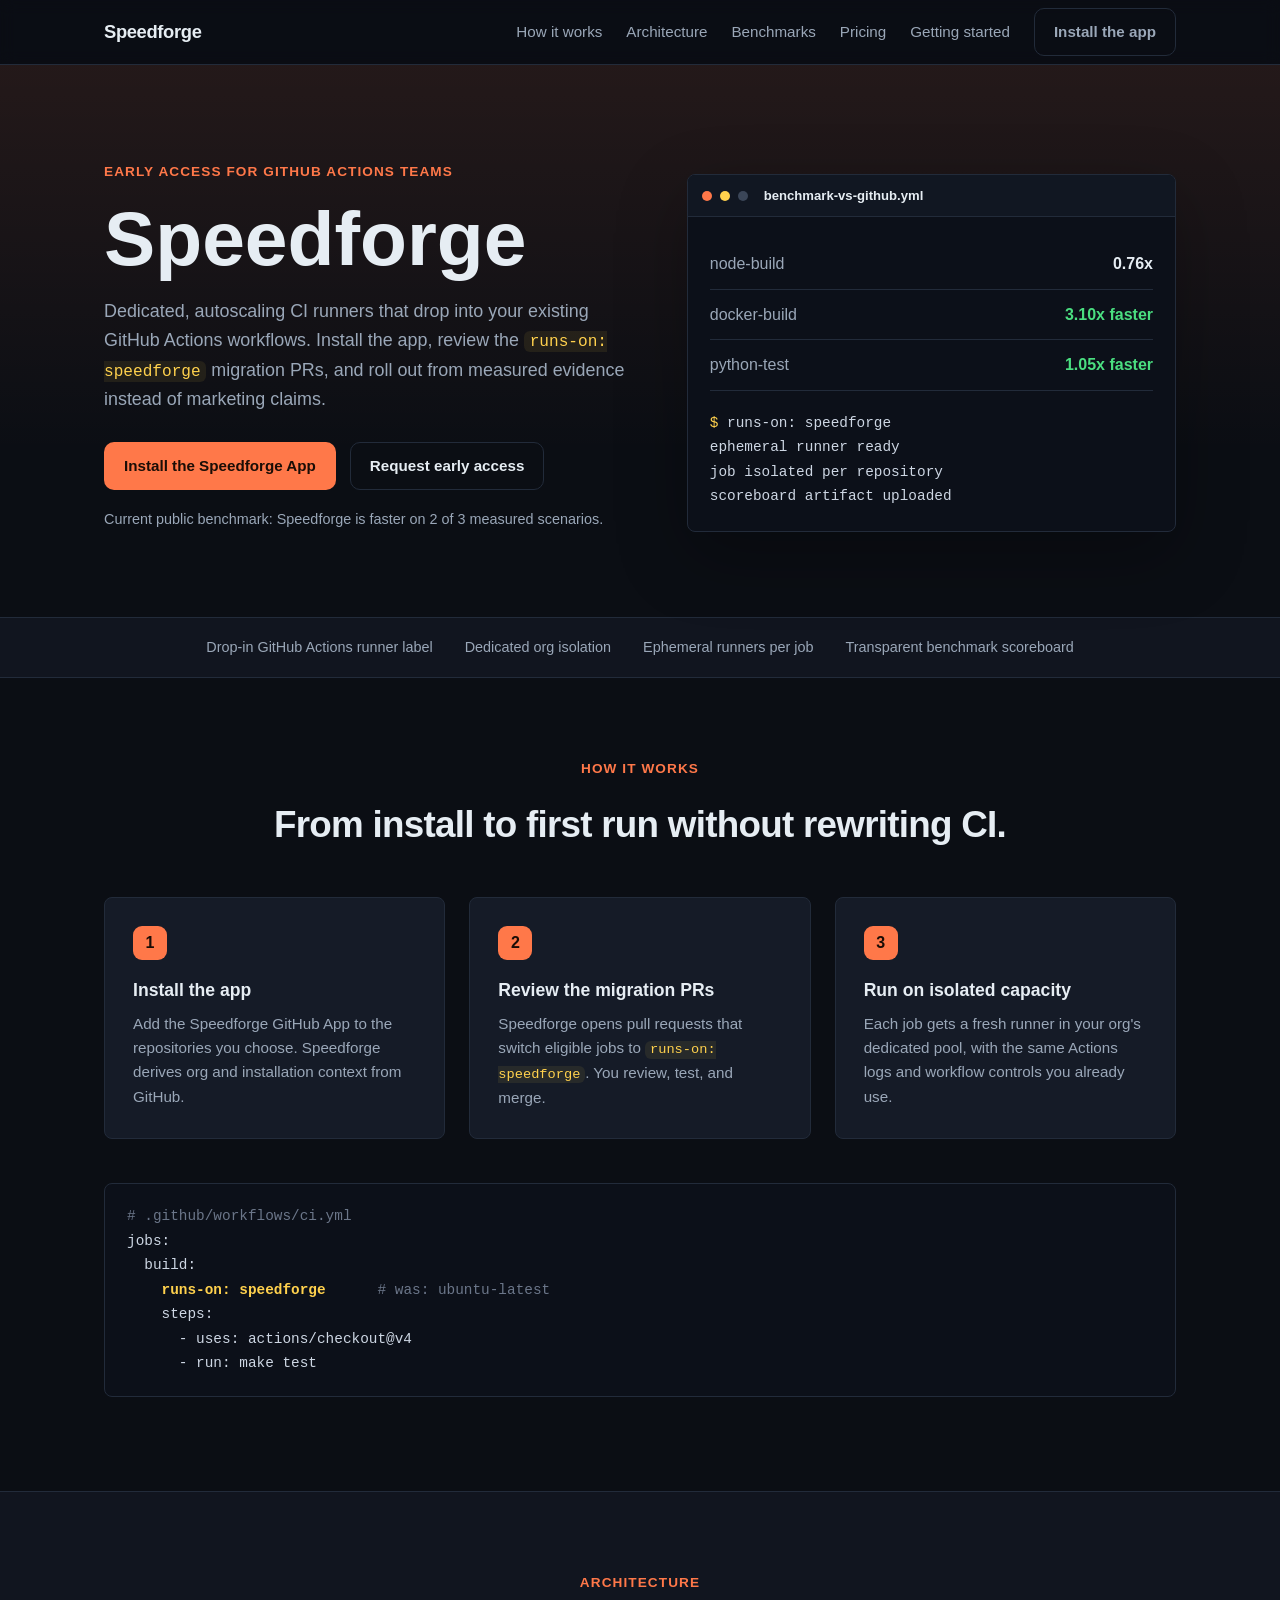
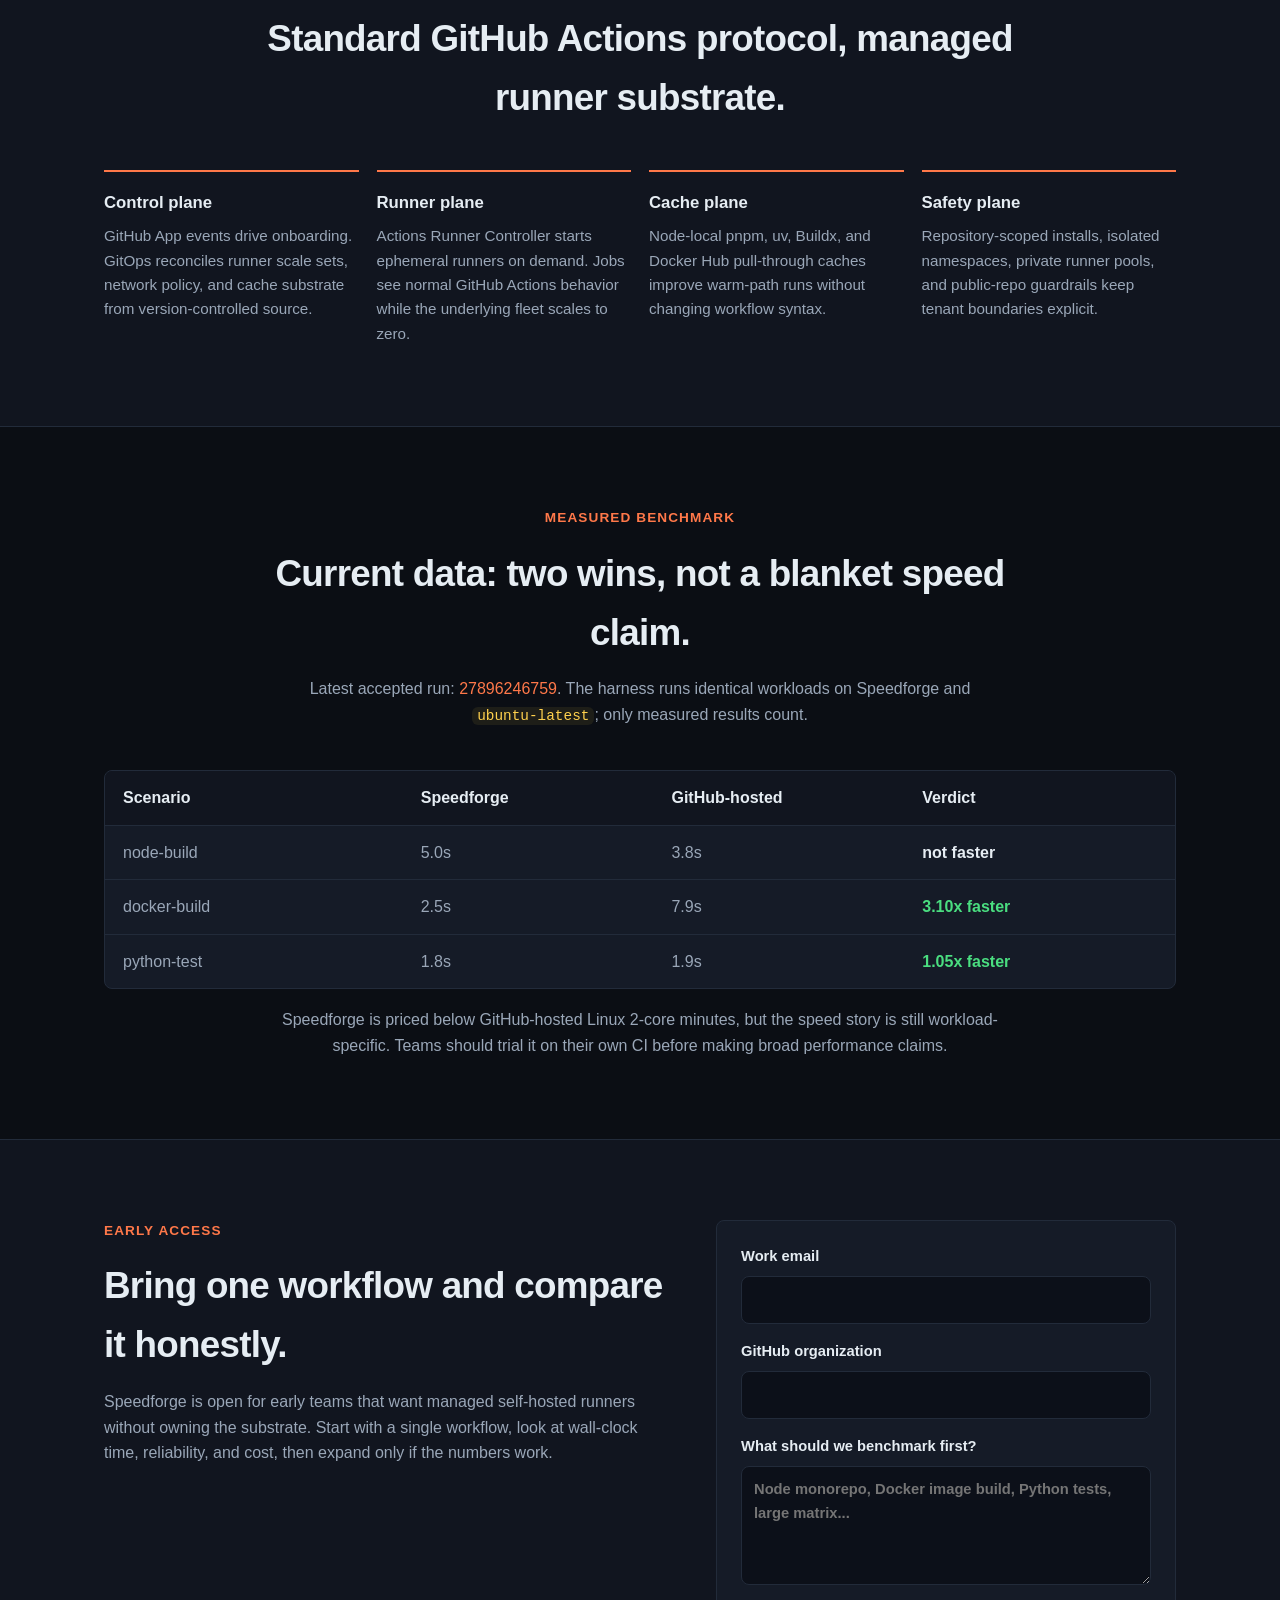
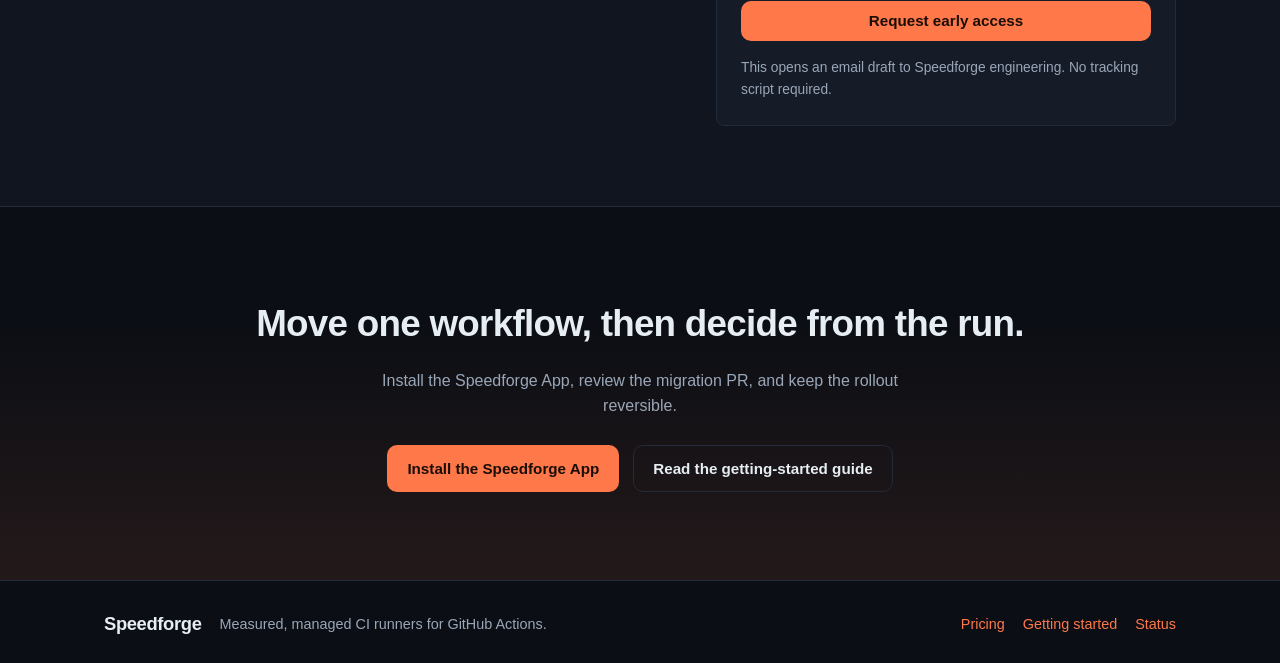
==== index.html @ 2e3391a7 "docs: update landing benchmark to corrected run" ====
<!DOCTYPE html>
<html lang="en">
<head>
  <meta charset="utf-8" />
  <meta name="viewport" content="width=device-width, initial-scale=1" />
  <title>Speedforge - measured, drop-in CI runners for GitHub Actions</title>
  <meta name="description" content="Speedforge runs GitHub Actions on dedicated, autoscaling, isolated runners. Install the app, review the runs-on migration PRs, and compare measured performance before rollout." />
  <meta property="og:title" content="Speedforge - measured, drop-in CI runners for GitHub Actions" />
  <meta property="og:description" content="Dedicated, autoscaling CI runners for GitHub Actions with transparent benchmark results and early-access onboarding." />
  <meta property="og:type" content="website" />
  <meta property="og:url" content="https://speedforge.dev" />
  <link rel="stylesheet" href="./style.css" />
</head>
<body>
  <header class="nav">
    <div class="wrap nav-inner">
      <a class="brand" href="/">Speedforge</a>
      <nav class="nav-links">
        <a href="#how">How it works</a>
        <a href="#architecture">Architecture</a>
        <a href="#benchmarks">Benchmarks</a>
        <a href="/pricing.html">Pricing</a>
        <a href="/getting-started.html">Getting started</a>
        <a class="btn btn-ghost" href="https://github.com/apps/speedforge/installations/new">Install the app</a>
      </nav>
    </div>
  </header>

  <main>
    <section class="hero hero-split">
      <div class="wrap hero-grid">
        <div class="hero-copy">
          <p class="eyebrow">Early access for GitHub Actions teams</p>
          <h1>Speedforge</h1>
          <p class="lede">
            Dedicated, autoscaling CI runners that drop into your existing
            GitHub Actions workflows. Install the app, review the
            <code>runs-on: speedforge</code> migration PRs, and roll out from
            measured evidence instead of marketing claims.
          </p>
          <div class="cta-row cta-left">
            <a class="btn btn-primary" href="https://github.com/apps/speedforge/installations/new">Install the Speedforge App</a>
            <a class="btn btn-ghost" href="#waitlist">Request early access</a>
          </div>
          <p class="subnote">Current public benchmark: Speedforge is faster on 2 of 3 measured scenarios.</p>
        </div>

        <div class="terminal-shot" aria-label="Speedforge benchmark summary">
          <div class="terminal-bar">
            <span></span><span></span><span></span>
            <strong>benchmark-vs-github.yml</strong>
          </div>
          <div class="terminal-body">
            <div class="metric-row">
              <span>node-build</span>
              <strong>0.76x</strong>
            </div>
            <div class="metric-row">
              <span>docker-build</span>
              <strong class="good">3.10x faster</strong>
            </div>
            <div class="metric-row">
              <span>python-test</span>
              <strong class="good">1.05x faster</strong>
            </div>
            <pre><span class="prompt">$</span> runs-on: speedforge
ephemeral runner ready
job isolated per repository
scoreboard artifact uploaded</pre>
          </div>
        </div>
      </div>
    </section>

    <section class="strip">
      <div class="wrap strip-inner">
        <span>Drop-in GitHub Actions runner label</span>
        <span>Dedicated org isolation</span>
        <span>Ephemeral runners per job</span>
        <span>Transparent benchmark scoreboard</span>
      </div>
    </section>

    <section id="how" class="section">
      <div class="wrap">
        <div class="section-heading">
          <p class="eyebrow">How it works</p>
          <h2>From install to first run without rewriting CI.</h2>
        </div>
        <div class="steps">
          <div class="step">
            <div class="num">1</div>
            <h3>Install the app</h3>
            <p>Add the Speedforge GitHub App to the repositories you choose. Speedforge derives org and installation context from GitHub.</p>
          </div>
          <div class="step">
            <div class="num">2</div>
            <h3>Review the migration PRs</h3>
            <p>Speedforge opens pull requests that switch eligible jobs to <code>runs-on: speedforge</code>. You review, test, and merge.</p>
          </div>
          <div class="step">
            <div class="num">3</div>
            <h3>Run on isolated capacity</h3>
            <p>Each job gets a fresh runner in your org's dedicated pool, with the same Actions logs and workflow controls you already use.</p>
          </div>
        </div>
        <pre class="code"><span class="c"># .github/workflows/ci.yml</span>
jobs:
  build:
    <span class="hl">runs-on: speedforge</span>      <span class="c"># was: ubuntu-latest</span>
    steps:
      - uses: actions/checkout@v4
      - run: make test</pre>
      </div>
    </section>

    <section id="architecture" class="section section-alt">
      <div class="wrap">
        <div class="section-heading">
          <p class="eyebrow">Architecture</p>
          <h2>Standard GitHub Actions protocol, managed runner substrate.</h2>
        </div>
        <div class="architecture">
          <div>
            <h3>Control plane</h3>
            <p>GitHub App events drive onboarding. GitOps reconciles runner scale sets, network policy, and cache substrate from version-controlled source.</p>
          </div>
          <div>
            <h3>Runner plane</h3>
            <p>Actions Runner Controller starts ephemeral runners on demand. Jobs see normal GitHub Actions behavior while the underlying fleet scales to zero.</p>
          </div>
          <div>
            <h3>Cache plane</h3>
            <p>Node-local pnpm, uv, Buildx, and Docker Hub pull-through caches improve warm-path runs without changing workflow syntax.</p>
          </div>
          <div>
            <h3>Safety plane</h3>
            <p>Repository-scoped installs, isolated namespaces, private runner pools, and public-repo guardrails keep tenant boundaries explicit.</p>
          </div>
        </div>
      </div>
    </section>

    <section id="benchmarks" class="section">
      <div class="wrap">
        <div class="section-heading">
          <p class="eyebrow">Measured benchmark</p>
          <h2>Current data: two wins, not a blanket speed claim.</h2>
          <p class="heading-copy">
            Latest accepted run:
            <a href="https://github.com/speedforge/infra/actions/runs/27896246759">27896246759</a>.
            The harness runs identical workloads on Speedforge and
            <code>ubuntu-latest</code>; only measured results count.
          </p>
        </div>
        <div class="benchmark-table" role="table" aria-label="Speedforge benchmark results">
          <div class="benchmark-row benchmark-head" role="row">
            <span>Scenario</span><span>Speedforge</span><span>GitHub-hosted</span><span>Verdict</span>
          </div>
          <div class="benchmark-row" role="row">
            <span>node-build</span><span>5.0s</span><span>3.8s</span><strong>not faster</strong>
          </div>
          <div class="benchmark-row" role="row">
            <span>docker-build</span><span>2.5s</span><span>7.9s</span><strong class="good">3.10x faster</strong>
          </div>
          <div class="benchmark-row" role="row">
            <span>python-test</span><span>1.8s</span><span>1.9s</span><strong class="good">1.05x faster</strong>
          </div>
        </div>
        <p class="bench-note">
          Speedforge is priced below GitHub-hosted Linux 2-core minutes, but the
          speed story is still workload-specific. Teams should trial it on their
          own CI before making broad performance claims.
        </p>
      </div>
    </section>

    <section id="waitlist" class="section section-alt">
      <div class="wrap waitlist-grid">
        <div>
          <p class="eyebrow">Early access</p>
          <h2>Bring one workflow and compare it honestly.</h2>
          <p class="heading-copy">
            Speedforge is open for early teams that want managed self-hosted
            runners without owning the substrate. Start with a single workflow,
            look at wall-clock time, reliability, and cost, then expand only if
            the numbers work.
          </p>
        </div>
        <form class="waitlist-form" action="mailto:engineering@speedforge.dev" method="post" enctype="text/plain">
          <label>
            Work email
            <input name="email" type="email" autocomplete="email" required />
          </label>
          <label>
            GitHub organization
            <input name="github_org" type="text" autocomplete="organization" required />
          </label>
          <label>
            What should we benchmark first?
            <textarea name="workflow" rows="4" placeholder="Node monorepo, Docker image build, Python tests, large matrix..."></textarea>
          </label>
          <button class="btn btn-primary" type="submit">Request early access</button>
          <p class="form-note">This opens an email draft to Speedforge engineering. No tracking script required.</p>
        </form>
      </div>
    </section>

    <section class="cta">
      <div class="wrap cta-inner">
        <h2>Move one workflow, then decide from the run.</h2>
        <p>Install the Speedforge App, review the migration PR, and keep the rollout reversible.</p>
        <div class="cta-row">
          <a class="btn btn-primary" href="https://github.com/apps/speedforge/installations/new">Install the Speedforge App</a>
          <a class="btn btn-ghost" href="/getting-started.html">Read the getting-started guide</a>
        </div>
      </div>
    </section>
  </main>

  <footer class="footer">
    <div class="wrap footer-inner">
      <span class="brand">Speedforge</span>
      <span class="muted">Measured, managed CI runners for GitHub Actions.</span>
      <a href="/pricing.html">Pricing</a>
      <a href="/getting-started.html">Getting started</a>
      <a href="/status.html">Status</a>
    </div>
  </footer>
</body>
</html>
---- style.css ----
:root{
  --bg:#0b0e14; --bg-alt:#11151f; --panel:#151b27; --border:#222b3a;
  --fg:#e6edf3; --muted:#9aa7b8; --accent:#ff7849; --accent-2:#ffd14d;
  --radius:8px; --maxw:1120px;
}
*{box-sizing:border-box}
html{scroll-behavior:smooth}
body{
  margin:0; background:var(--bg); color:var(--fg);
  font:16px/1.6 -apple-system,BlinkMacSystemFont,"Segoe UI",Roboto,Helvetica,Arial,sans-serif;
  -webkit-font-smoothing:antialiased;
}
.wrap{max-width:var(--maxw); margin:0 auto; padding:0 24px}
a{color:inherit; text-decoration:none}
code{font-family:ui-monospace,SFMono-Regular,Menlo,Consolas,monospace; font-size:.9em; color:var(--accent-2); background:rgba(255,209,77,.08); padding:.1em .35em; border-radius:6px}

/* nav */
.nav{position:sticky; top:0; z-index:10; background:rgba(11,14,20,.85); backdrop-filter:blur(8px); border-bottom:1px solid var(--border)}
.nav-inner{display:flex; align-items:center; justify-content:space-between; height:64px}
.brand{font-weight:700; letter-spacing:-.02em; font-size:1.15rem}
.nav-links{display:flex; align-items:center; gap:24px}
.nav-links a{color:var(--muted); font-size:.95rem}
.nav-links a:hover{color:var(--fg)}

/* buttons */
.btn{display:inline-block; padding:.7em 1.25em; border-radius:10px; font-weight:600; font-size:.95rem; transition:.15s; border:1px solid transparent}
.btn-primary{background:var(--accent); color:#1a0d06}
.btn-primary:hover{background:#ff8d63}
.btn-ghost{border-color:var(--border); color:var(--fg)}
.btn-ghost:hover{border-color:#3a475c; background:var(--panel)}

/* hero */
.hero{padding:96px 0 72px; text-align:center; background:linear-gradient(180deg, rgba(255,120,73,.10), rgba(11,14,20,0) 70%)}
.hero-split{text-align:left}
.hero-grid{display:grid; grid-template-columns:minmax(0,1.05fr) minmax(360px,.95fr); gap:42px; align-items:center}
.hero-copy{max-width:680px}
.eyebrow{color:var(--accent); font-weight:600; font-size:.85rem; letter-spacing:.08em; text-transform:uppercase; margin:0 0 16px}
.hero h1{font-size:clamp(2.5rem,6vw,4.8rem); line-height:1.02; letter-spacing:0; margin:0 0 20px}
.lede{max-width:680px; margin:0 auto 28px; color:var(--muted); font-size:1.12rem}
.hero-split .lede{margin-left:0; margin-right:0}
.cta-row{display:flex; gap:14px; justify-content:center; flex-wrap:wrap}
.cta-left{justify-content:flex-start}
.subnote{margin-top:18px; color:var(--muted); font-size:.9rem}
.terminal-shot{background:#0c1019; border:1px solid var(--border); border-radius:var(--radius); overflow:hidden; box-shadow:0 24px 70px rgba(0,0,0,.28)}
.terminal-bar{height:42px; display:flex; align-items:center; gap:8px; padding:0 14px; border-bottom:1px solid var(--border); background:#111722; color:var(--muted); font-size:.82rem}
.terminal-bar span{width:10px; height:10px; border-radius:50%; background:#3b4658}
.terminal-bar span:first-child{background:var(--accent)}
.terminal-bar span:nth-child(2){background:var(--accent-2)}
.terminal-bar strong{margin-left:8px; font-weight:600; color:var(--fg)}
.terminal-body{padding:22px}
.metric-row{display:grid; grid-template-columns:1fr auto; gap:16px; padding:12px 0; border-bottom:1px solid var(--border); color:var(--muted)}
.metric-row strong{color:var(--fg)}
.metric-row .good,.good{color:#4ade80}
.terminal-body pre{margin:20px 0 0; color:#cdd6e3; font-family:ui-monospace,SFMono-Regular,Menlo,Consolas,monospace; font-size:.9rem; line-height:1.7; white-space:pre-wrap}
.prompt{color:var(--accent-2)}

/* strip */
.strip{border-top:1px solid var(--border); border-bottom:1px solid var(--border); background:var(--bg-alt)}
.strip-inner{display:flex; gap:32px; flex-wrap:wrap; justify-content:center; padding:18px 24px; color:var(--muted); font-size:.9rem}
.strip-inner span{position:relative}

/* sections */
.section{padding:80px 0}
.section-alt{background:var(--bg-alt); border-top:1px solid var(--border); border-bottom:1px solid var(--border)}
h2{font-size:clamp(1.6rem,3.5vw,2.3rem); letter-spacing:-.02em; text-align:center; margin:0 0 48px}
.section-heading{max-width:760px; margin:0 auto 42px; text-align:center}
.section-heading h2{margin-bottom:14px}
.heading-copy{color:var(--muted); margin:0 auto; max-width:720px}
.heading-copy a{color:var(--accent)}

/* steps */
.steps{display:grid; grid-template-columns:repeat(3,1fr); gap:24px; margin-bottom:44px}
.step{background:var(--panel); border:1px solid var(--border); border-radius:var(--radius); padding:28px}
.step .num{width:34px; height:34px; border-radius:9px; background:var(--accent); color:#1a0d06; font-weight:700; display:flex; align-items:center; justify-content:center; margin-bottom:16px}
.step h3{margin:0 0 8px; font-size:1.1rem}
.step p{margin:0; color:var(--muted); font-size:.95rem}

/* code */
.code{background:#0c1019; border:1px solid var(--border); border-radius:var(--radius); padding:20px 22px; overflow:auto; font-family:ui-monospace,SFMono-Regular,Menlo,Consolas,monospace; font-size:.9rem; color:#cdd6e3; line-height:1.7}
.code .c{color:#6b7689}
.code .hl{color:var(--accent-2); font-weight:600}

/* cards */
.cards{display:grid; grid-template-columns:repeat(3,1fr); gap:20px}
.card{background:var(--panel); border:1px solid var(--border); border-radius:var(--radius); padding:26px}
.card h3{margin:0 0 10px; font-size:1.08rem}
.card p{margin:0; color:var(--muted); font-size:.95rem}

/* architecture + benchmarks */
.architecture{display:grid; grid-template-columns:repeat(4,1fr); gap:18px}
.architecture div{border-top:2px solid var(--accent); padding:18px 0 0}
.architecture h3{margin:0 0 8px; font-size:1.05rem}
.architecture p{margin:0; color:var(--muted); font-size:.95rem}
.benchmark-table{border:1px solid var(--border); border-radius:var(--radius); overflow:hidden; background:var(--panel)}
.benchmark-row{display:grid; grid-template-columns:1.2fr 1fr 1fr 1fr; gap:16px; padding:14px 18px; border-top:1px solid var(--border); align-items:center}
.benchmark-row:first-child{border-top:0}
.benchmark-head{background:var(--bg-alt); color:var(--fg); font-weight:700}
.benchmark-row span,.benchmark-row strong{min-width:0}
.benchmark-row:not(.benchmark-head) span{color:var(--muted)}
.bench-note{max-width:760px; color:var(--muted); margin:18px auto 0; text-align:center}

/* waitlist */
.waitlist-grid{display:grid; grid-template-columns:minmax(0,1fr) minmax(320px,460px); gap:40px; align-items:start}
.waitlist-grid h2{text-align:left; margin-bottom:14px}
.waitlist-grid .heading-copy{margin-left:0}
.waitlist-form{background:var(--panel); border:1px solid var(--border); border-radius:var(--radius); padding:24px; display:grid; gap:16px}
.waitlist-form label{display:grid; gap:8px; color:var(--fg); font-weight:600; font-size:.92rem}
.waitlist-form input,.waitlist-form textarea{width:100%; border:1px solid var(--border); border-radius:8px; background:#0c1019; color:var(--fg); padding:11px 12px; font:inherit}
.waitlist-form textarea{resize:vertical}
.waitlist-form input:focus,.waitlist-form textarea:focus{outline:2px solid rgba(255,120,73,.35); border-color:var(--accent)}
.form-note{margin:0; color:var(--muted); font-size:.86rem}

/* cta */
.cta{padding:88px 0; text-align:center; background:linear-gradient(0deg, rgba(255,120,73,.10), rgba(11,14,20,0) 70%)}
.cta h2{margin-bottom:14px}
.cta p{color:var(--muted); margin:0 auto 26px; max-width:520px}

/* footer */
.footer{border-top:1px solid var(--border); padding:28px 0}
.footer-inner{display:flex; align-items:center; gap:18px; flex-wrap:wrap; color:var(--muted); font-size:.9rem}
.footer .brand{color:var(--fg)}
.footer .muted{flex:1; min-width:200px}
.footer a{color:var(--accent)}

@media (max-width:760px){
  .hero-grid,.steps,.cards,.architecture,.waitlist-grid{grid-template-columns:1fr}
  .hero-split{text-align:center}
  .cta-left{justify-content:center}
  .nav-links a:not(.btn){display:none}
  .hero{padding:64px 0 48px}
  .section{padding:56px 0}
  .benchmark-row{grid-template-columns:1fr 1fr; gap:8px}
  .benchmark-head{display:none}
  .terminal-shot{min-width:0}
}
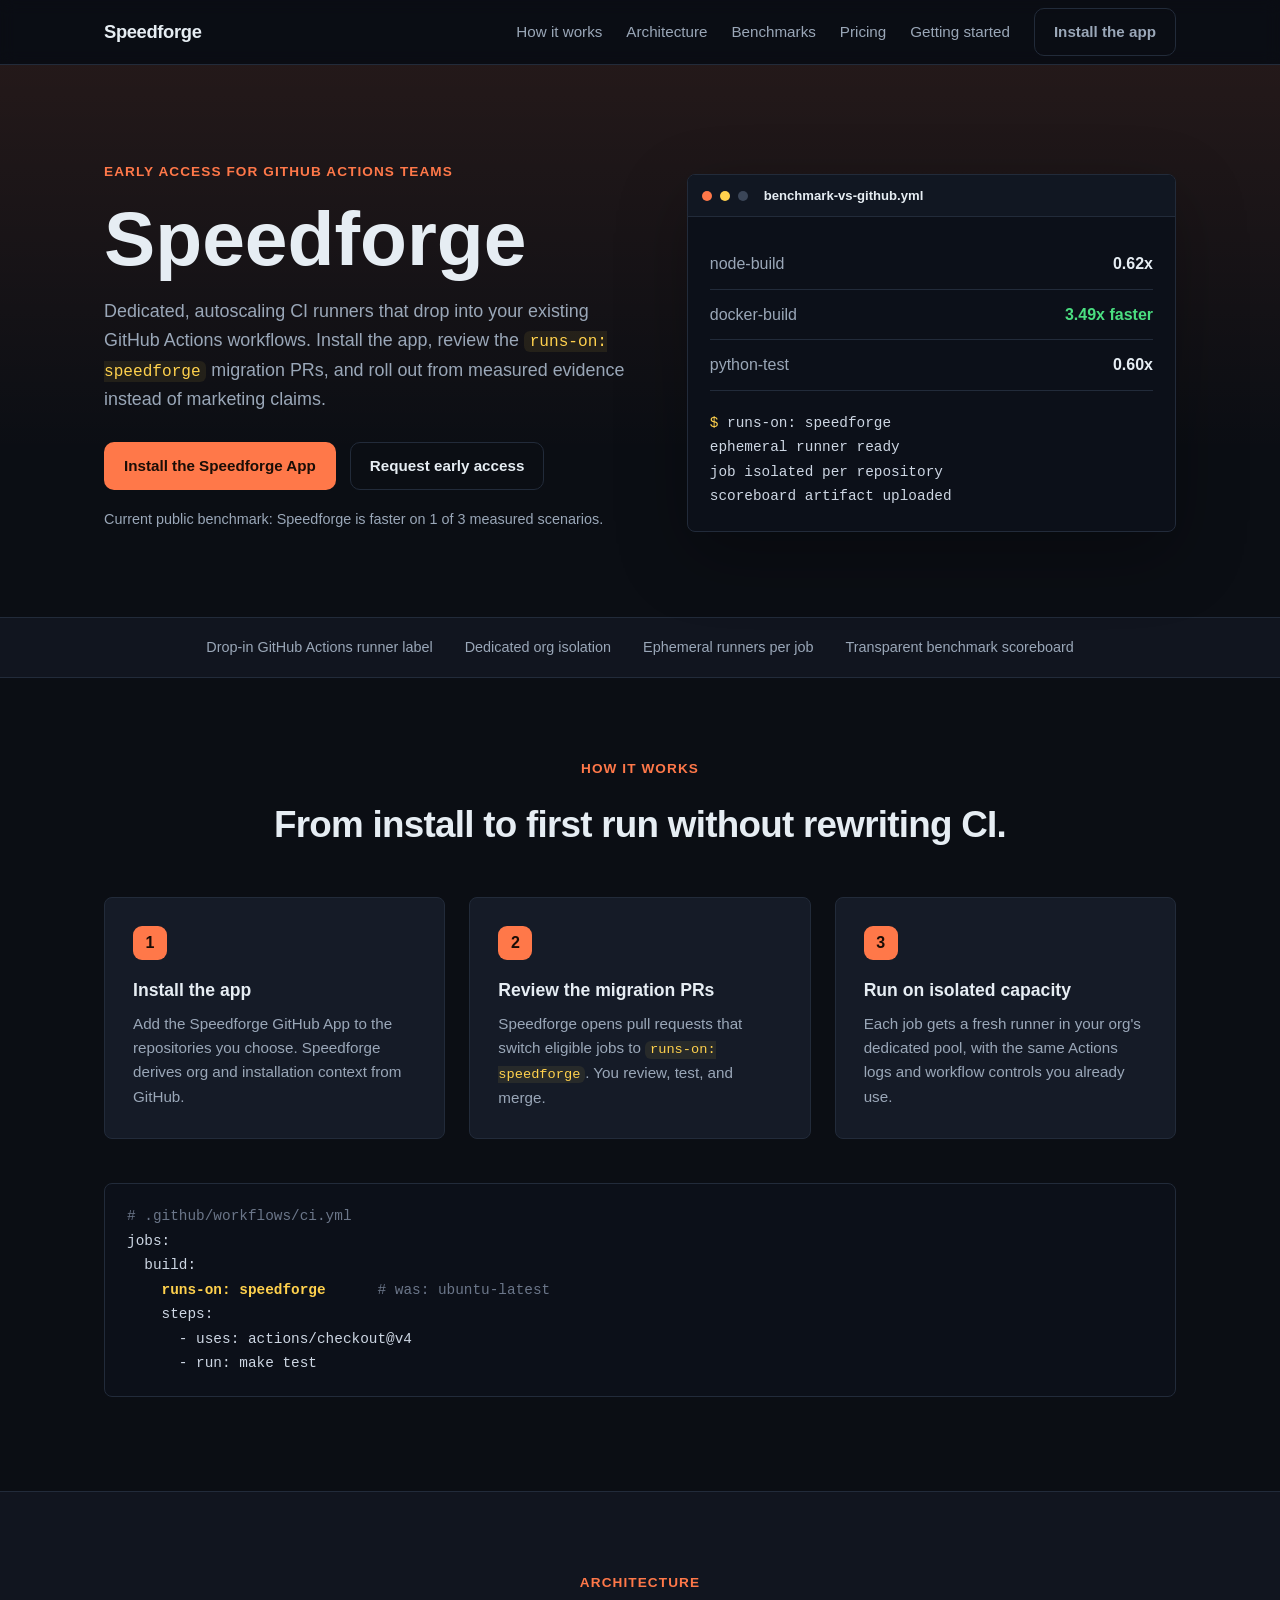
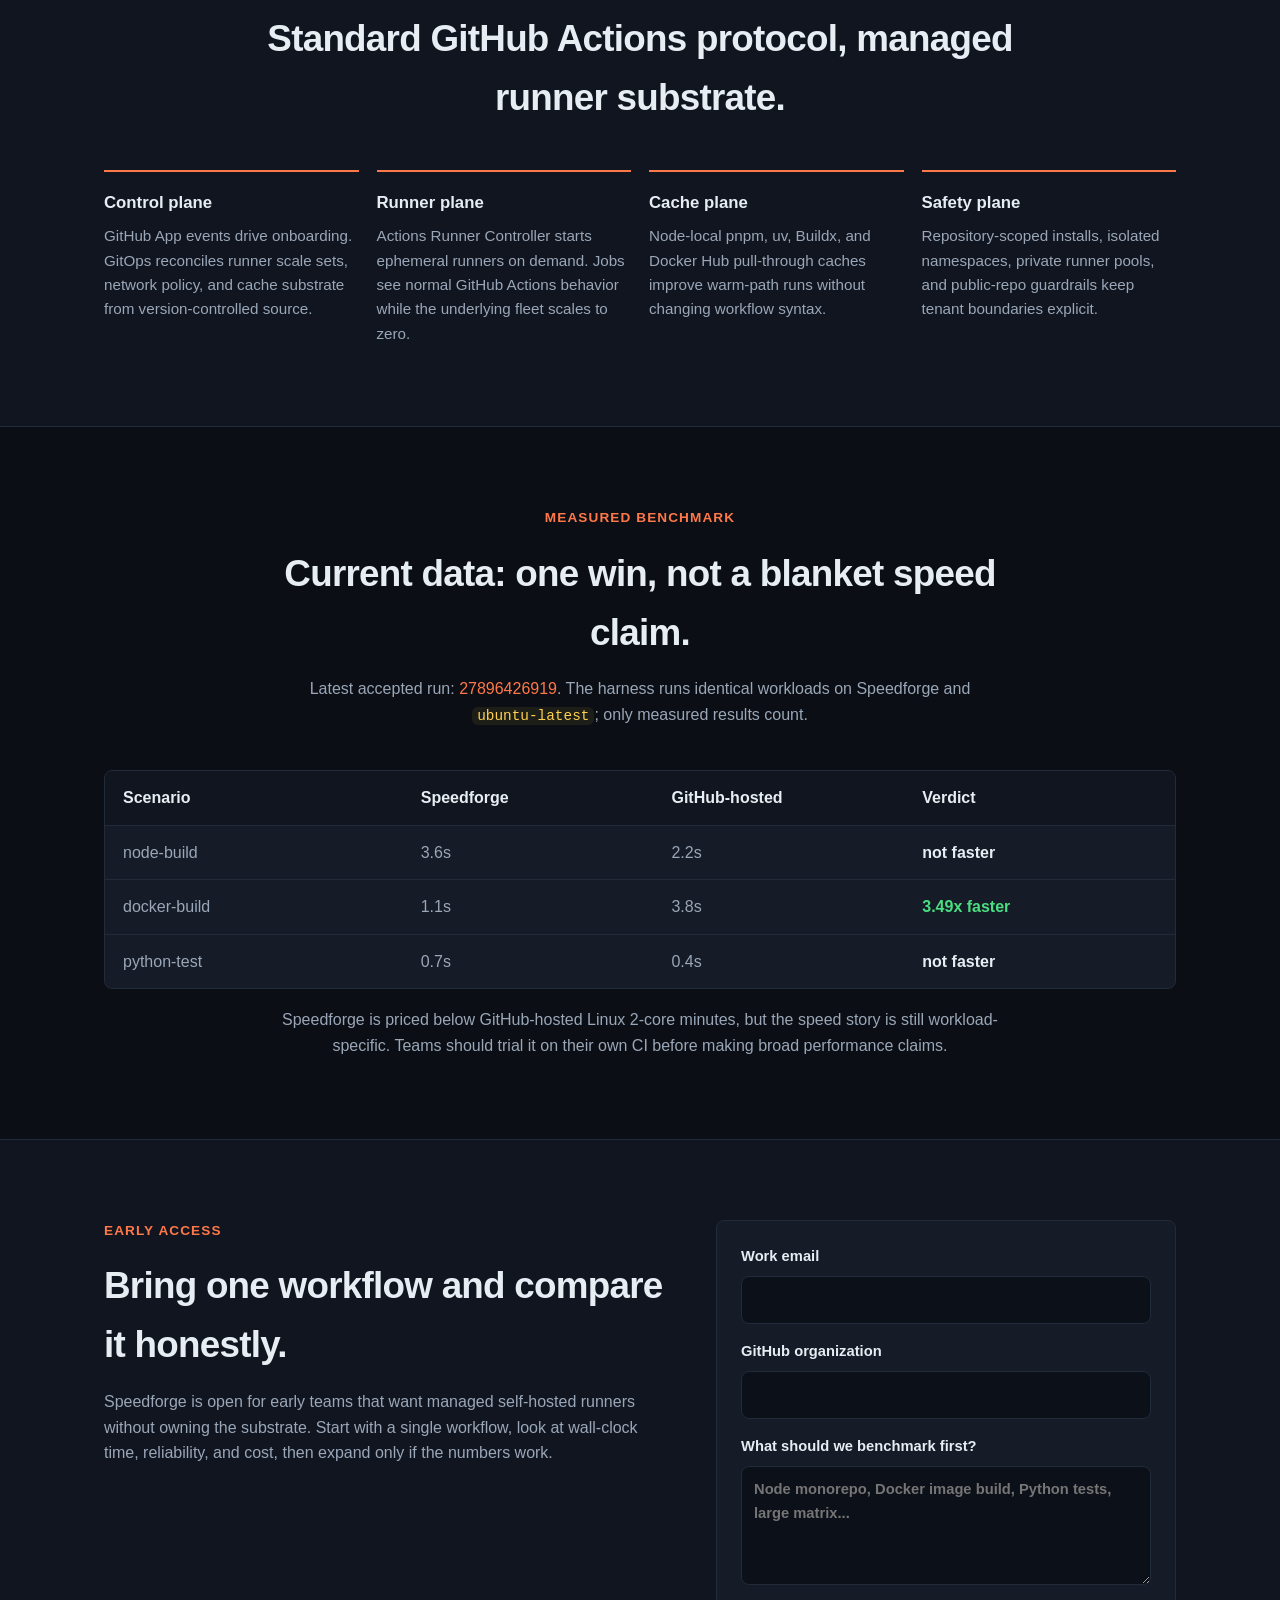
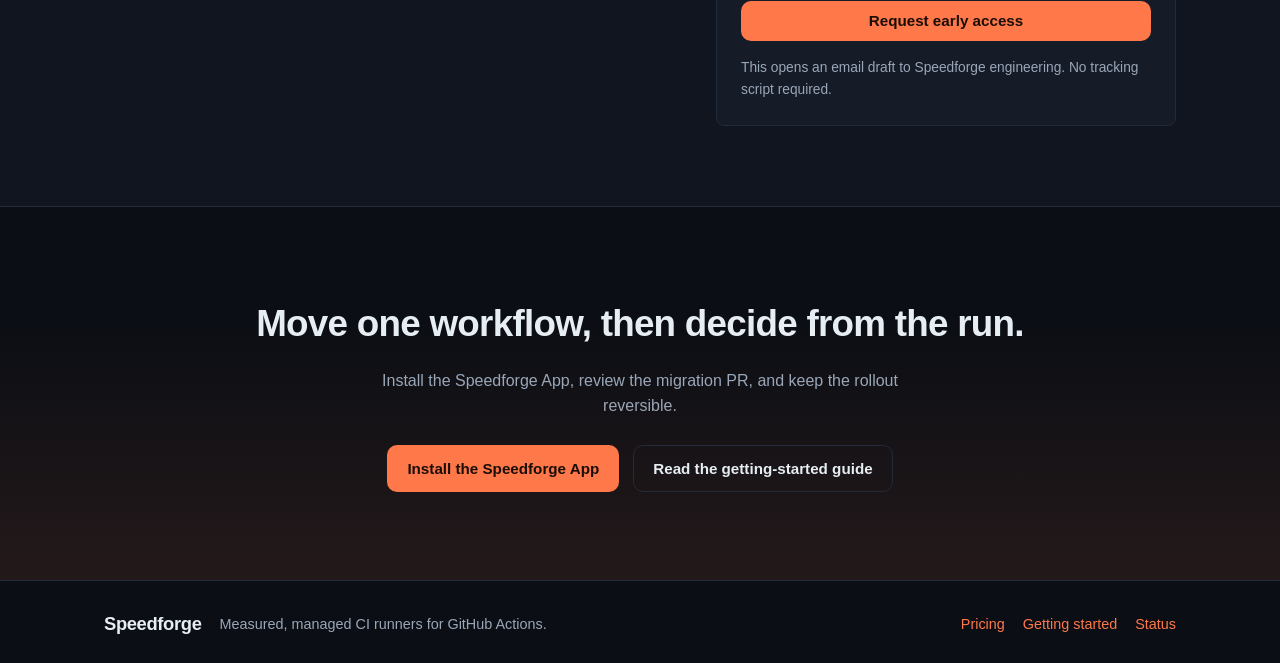
==== commit 8c576c67: "docs: update benchmark copy to phase-timed run" ====
--- a/index.html
+++ b/index.html
@@ -42,7 +42,7 @@
             <a class="btn btn-primary" href="https://github.com/apps/speedforge/installations/new">Install the Speedforge App</a>
             <a class="btn btn-ghost" href="#waitlist">Request early access</a>
           </div>
-          <p class="subnote">Current public benchmark: Speedforge is faster on 2 of 3 measured scenarios.</p>
+          <p class="subnote">Current public benchmark: Speedforge is faster on 1 of 3 measured scenarios.</p>
         </div>
 
         <div class="terminal-shot" aria-label="Speedforge benchmark summary">
@@ -53,15 +53,15 @@
           <div class="terminal-body">
             <div class="metric-row">
               <span>node-build</span>
-              <strong>0.76x</strong>
+              <strong>0.62x</strong>
             </div>
             <div class="metric-row">
               <span>docker-build</span>
-              <strong class="good">3.10x faster</strong>
+              <strong class="good">3.49x faster</strong>
             </div>
             <div class="metric-row">
               <span>python-test</span>
-              <strong class="good">1.05x faster</strong>
+              <strong>0.60x</strong>
             </div>
             <pre><span class="prompt">$</span> runs-on: speedforge
 ephemeral runner ready
@@ -145,10 +145,10 @@
       <div class="wrap">
         <div class="section-heading">
           <p class="eyebrow">Measured benchmark</p>
-          <h2>Current data: two wins, not a blanket speed claim.</h2>
+          <h2>Current data: one win, not a blanket speed claim.</h2>
           <p class="heading-copy">
             Latest accepted run:
-            <a href="https://github.com/speedforge/infra/actions/runs/27896246759">27896246759</a>.
+            <a href="https://github.com/speedforge/infra/actions/runs/27896426919">27896426919</a>.
             The harness runs identical workloads on Speedforge and
             <code>ubuntu-latest</code>; only measured results count.
           </p>
@@ -158,13 +158,13 @@
             <span>Scenario</span><span>Speedforge</span><span>GitHub-hosted</span><span>Verdict</span>
           </div>
           <div class="benchmark-row" role="row">
-            <span>node-build</span><span>5.0s</span><span>3.8s</span><strong>not faster</strong>
+            <span>node-build</span><span>3.6s</span><span>2.2s</span><strong>not faster</strong>
           </div>
           <div class="benchmark-row" role="row">
-            <span>docker-build</span><span>2.5s</span><span>7.9s</span><strong class="good">3.10x faster</strong>
+            <span>docker-build</span><span>1.1s</span><span>3.8s</span><strong class="good">3.49x faster</strong>
           </div>
           <div class="benchmark-row" role="row">
-            <span>python-test</span><span>1.8s</span><span>1.9s</span><strong class="good">1.05x faster</strong>
+            <span>python-test</span><span>0.7s</span><span>0.4s</span><strong>not faster</strong>
           </div>
         </div>
         <p class="bench-note">
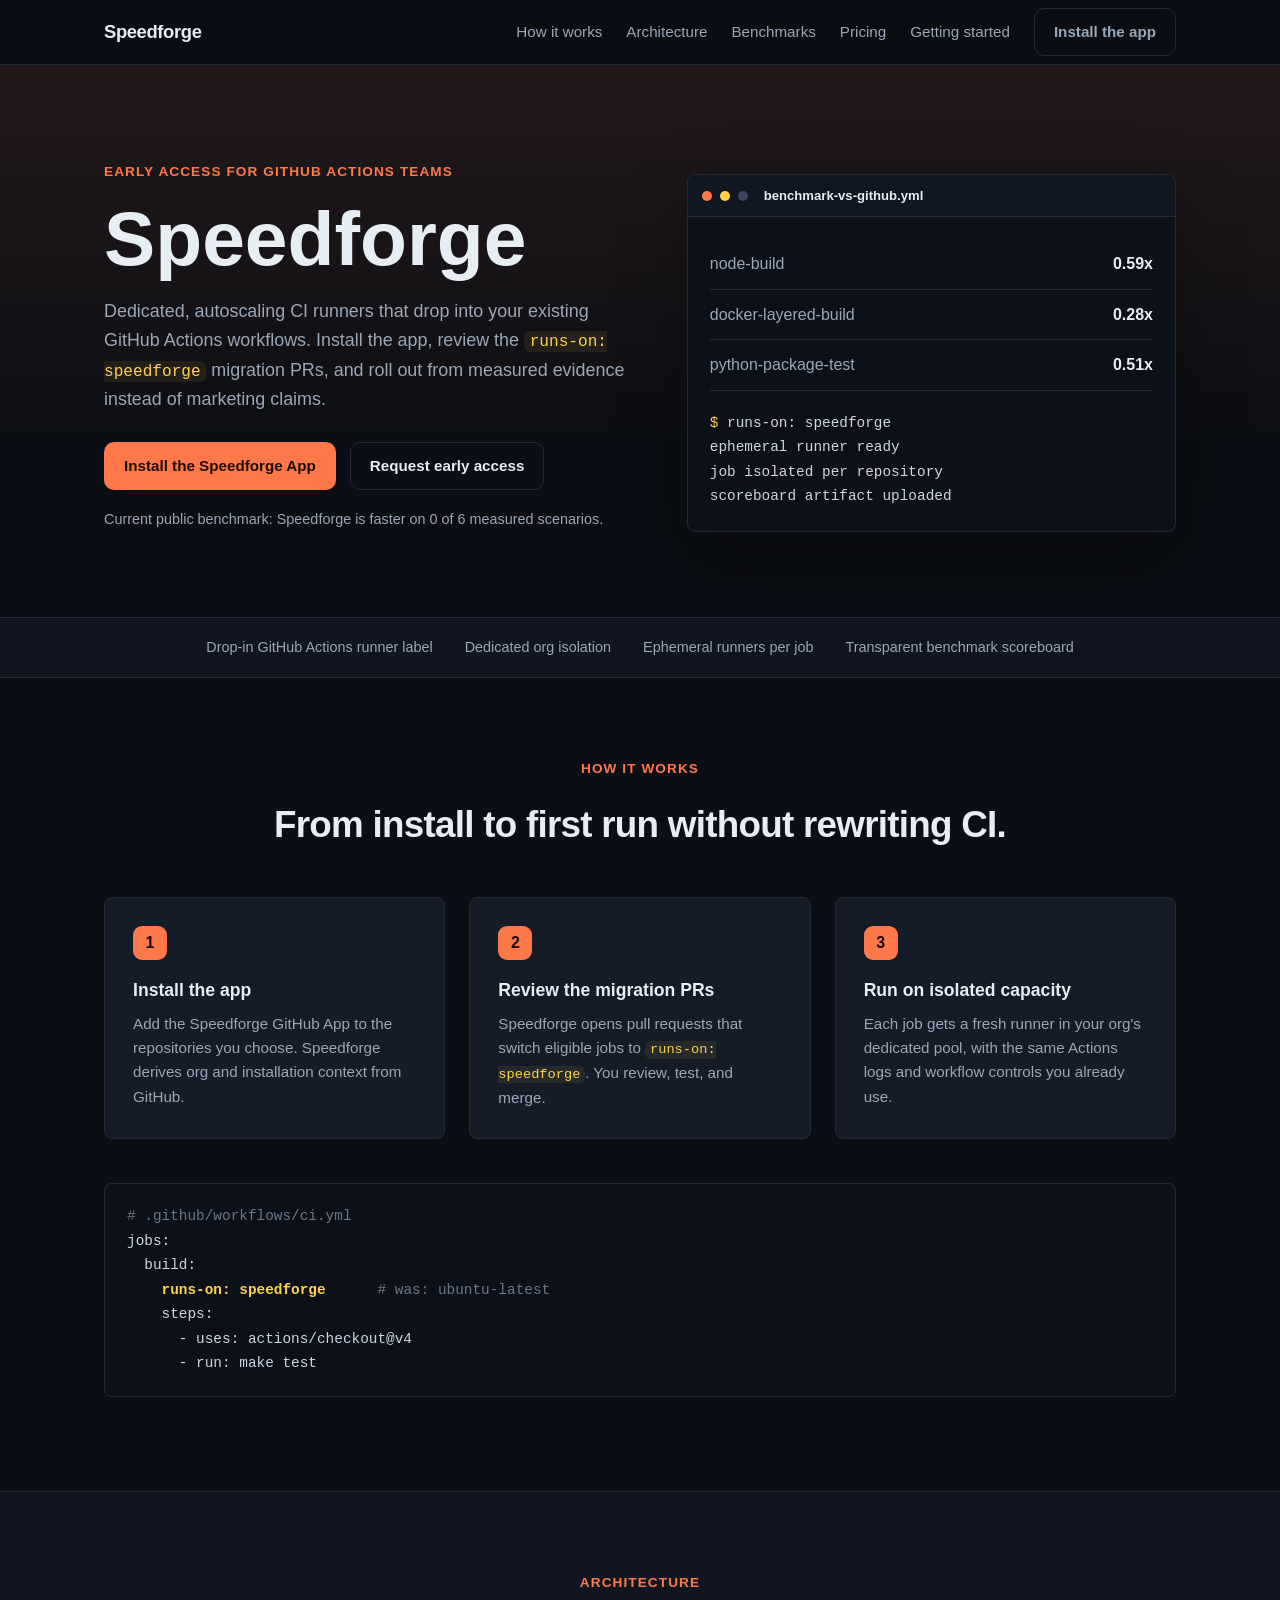
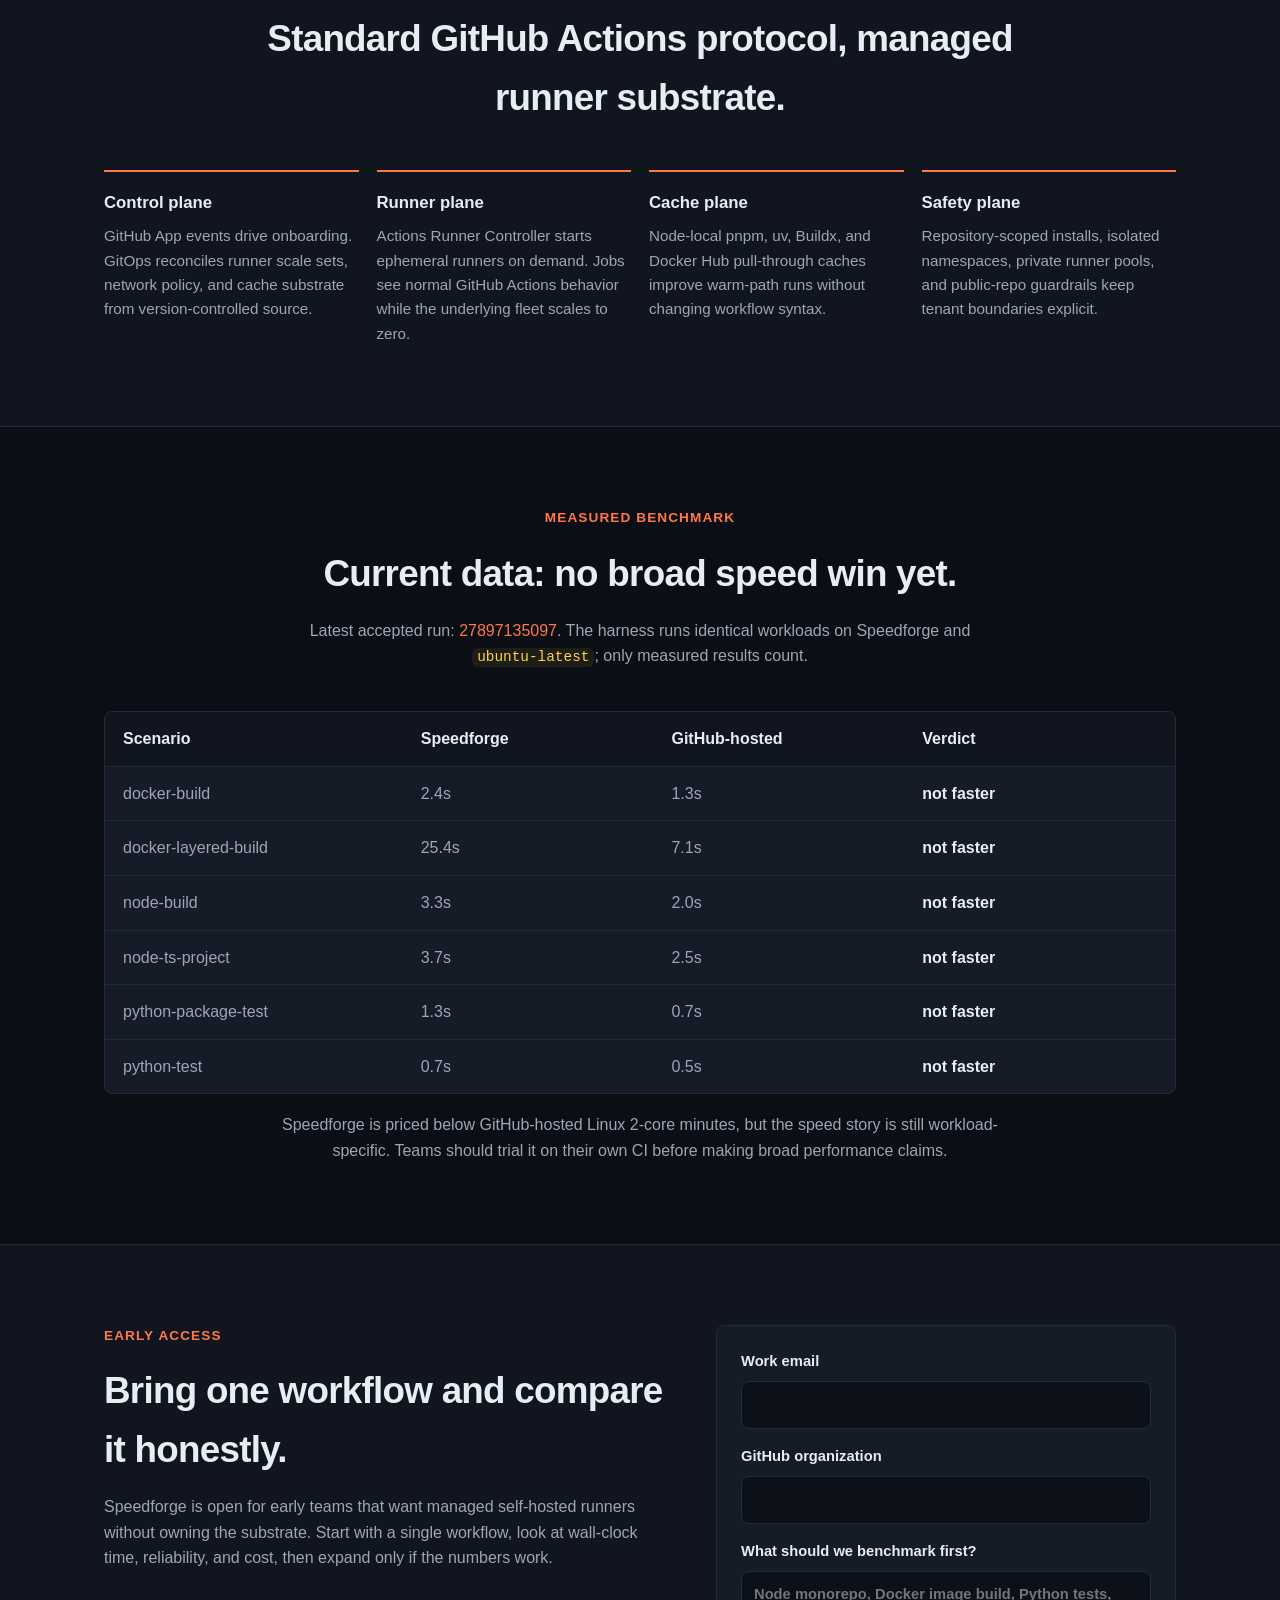
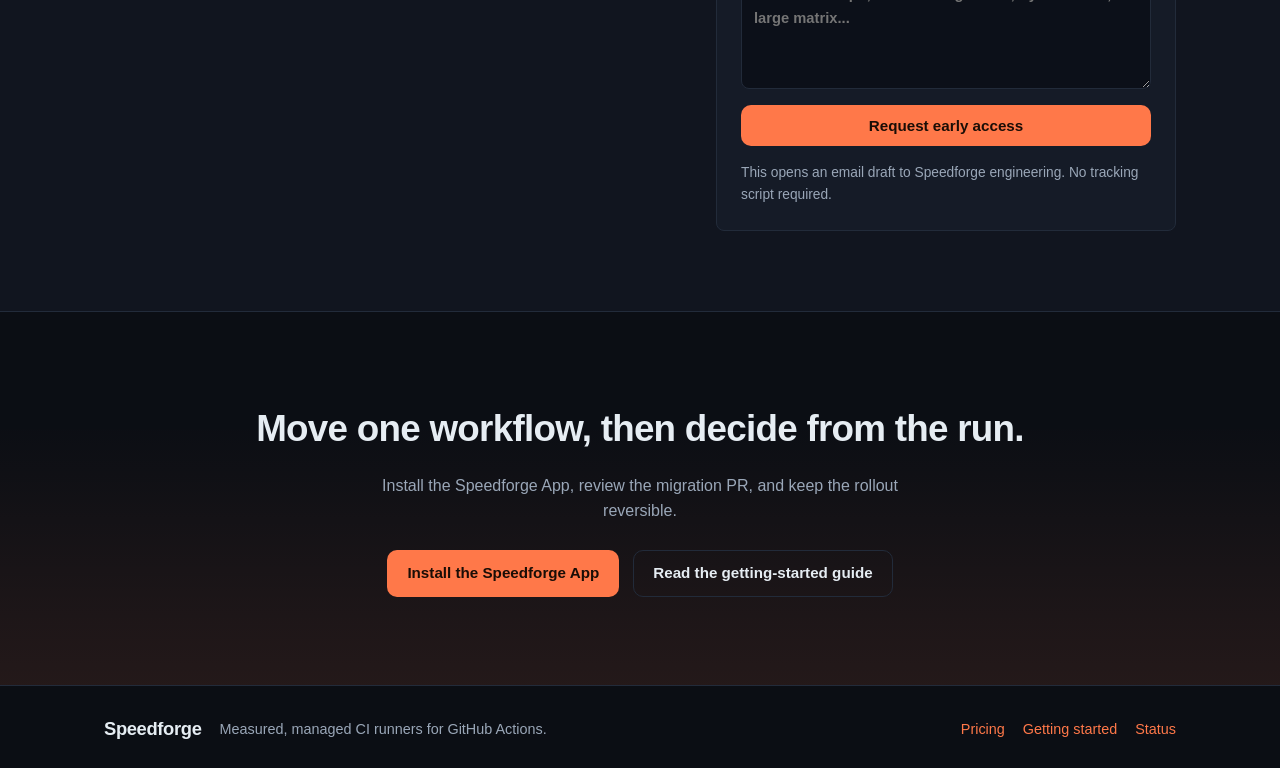
==== commit 175f4b98: "docs: update benchmark copy to expanded suite" ====
--- a/index.html
+++ b/index.html
@@ -42,7 +42,7 @@
             <a class="btn btn-primary" href="https://github.com/apps/speedforge/installations/new">Install the Speedforge App</a>
             <a class="btn btn-ghost" href="#waitlist">Request early access</a>
           </div>
-          <p class="subnote">Current public benchmark: Speedforge is faster on 1 of 3 measured scenarios.</p>
+          <p class="subnote">Current public benchmark: Speedforge is faster on 0 of 6 measured scenarios.</p>
         </div>
 
         <div class="terminal-shot" aria-label="Speedforge benchmark summary">
@@ -53,15 +53,15 @@
           <div class="terminal-body">
             <div class="metric-row">
               <span>node-build</span>
-              <strong>0.62x</strong>
+              <strong>0.59x</strong>
             </div>
             <div class="metric-row">
-              <span>docker-build</span>
-              <strong class="good">3.49x faster</strong>
+              <span>docker-layered-build</span>
+              <strong>0.28x</strong>
             </div>
             <div class="metric-row">
-              <span>python-test</span>
-              <strong>0.60x</strong>
+              <span>python-package-test</span>
+              <strong>0.51x</strong>
             </div>
             <pre><span class="prompt">$</span> runs-on: speedforge
 ephemeral runner ready
@@ -145,10 +145,10 @@
       <div class="wrap">
         <div class="section-heading">
           <p class="eyebrow">Measured benchmark</p>
-          <h2>Current data: one win, not a blanket speed claim.</h2>
+          <h2>Current data: no broad speed win yet.</h2>
           <p class="heading-copy">
             Latest accepted run:
-            <a href="https://github.com/speedforge/infra/actions/runs/27896426919">27896426919</a>.
+            <a href="https://github.com/speedforge/infra/actions/runs/27897135097">27897135097</a>.
             The harness runs identical workloads on Speedforge and
             <code>ubuntu-latest</code>; only measured results count.
           </p>
@@ -158,13 +158,22 @@
             <span>Scenario</span><span>Speedforge</span><span>GitHub-hosted</span><span>Verdict</span>
           </div>
           <div class="benchmark-row" role="row">
-            <span>node-build</span><span>3.6s</span><span>2.2s</span><strong>not faster</strong>
-          </div>
-          <div class="benchmark-row" role="row">
-            <span>docker-build</span><span>1.1s</span><span>3.8s</span><strong class="good">3.49x faster</strong>
-          </div>
-          <div class="benchmark-row" role="row">
-            <span>python-test</span><span>0.7s</span><span>0.4s</span><strong>not faster</strong>
+            <span>docker-build</span><span>2.4s</span><span>1.3s</span><strong>not faster</strong>
+          </div>
+          <div class="benchmark-row" role="row">
+            <span>docker-layered-build</span><span>25.4s</span><span>7.1s</span><strong>not faster</strong>
+          </div>
+          <div class="benchmark-row" role="row">
+            <span>node-build</span><span>3.3s</span><span>2.0s</span><strong>not faster</strong>
+          </div>
+          <div class="benchmark-row" role="row">
+            <span>node-ts-project</span><span>3.7s</span><span>2.5s</span><strong>not faster</strong>
+          </div>
+          <div class="benchmark-row" role="row">
+            <span>python-package-test</span><span>1.3s</span><span>0.7s</span><strong>not faster</strong>
+          </div>
+          <div class="benchmark-row" role="row">
+            <span>python-test</span><span>0.7s</span><span>0.5s</span><strong>not faster</strong>
           </div>
         </div>
         <p class="bench-note">
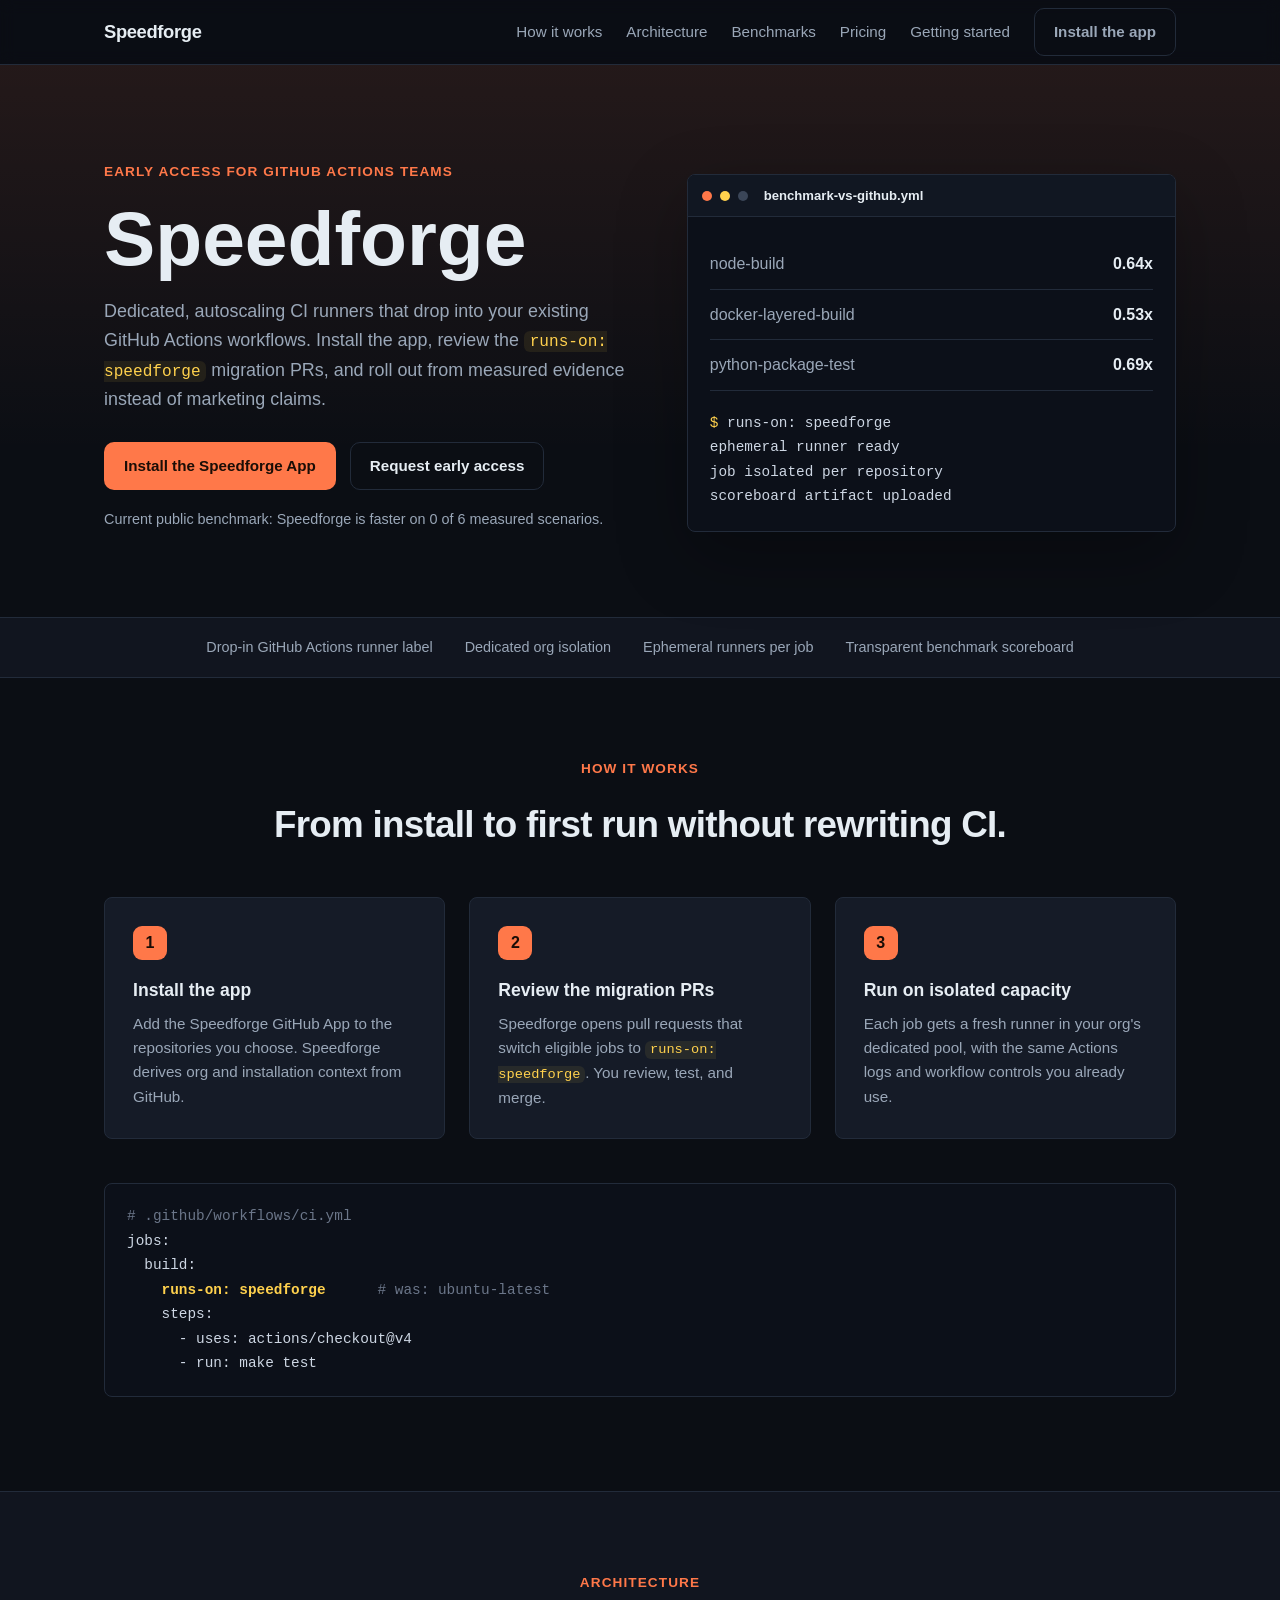
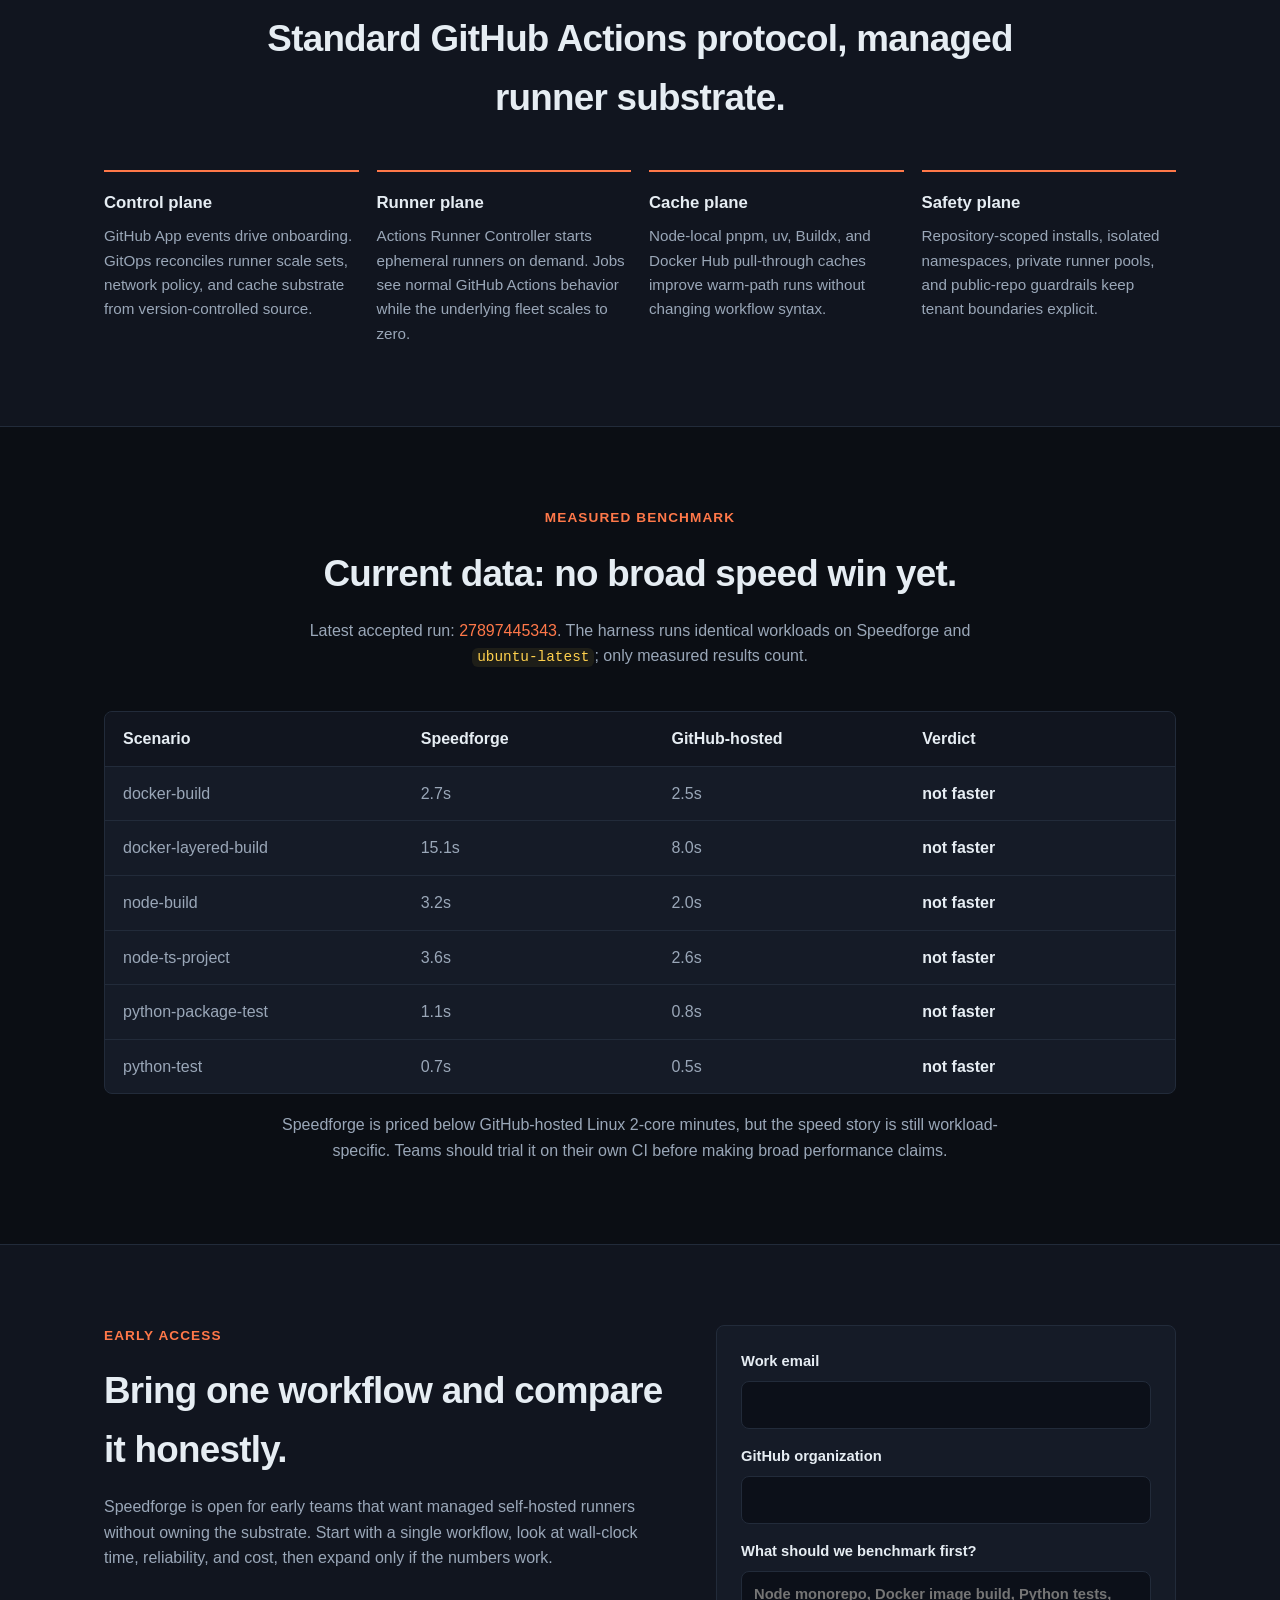
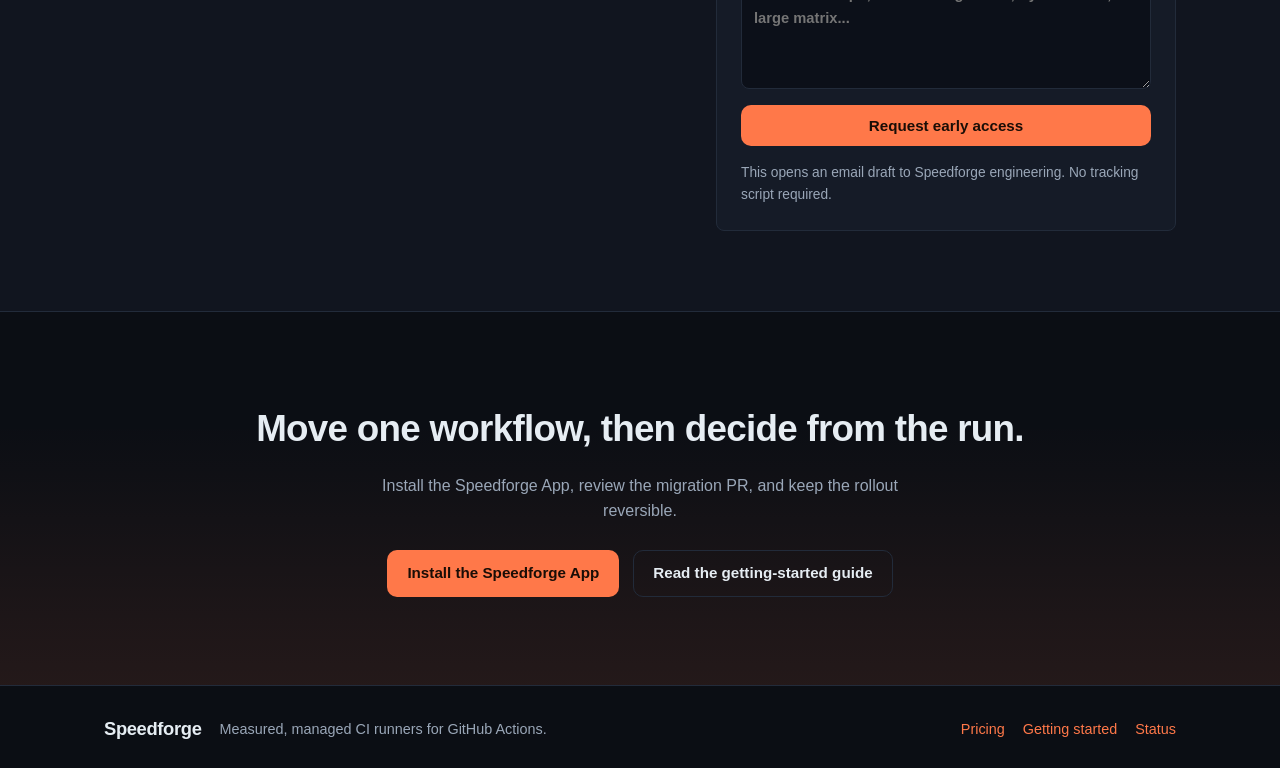
==== commit 96a62e6a: "docs: update benchmark copy to post-fix run" ====
--- a/index.html
+++ b/index.html
@@ -53,15 +53,15 @@
           <div class="terminal-body">
             <div class="metric-row">
               <span>node-build</span>
-              <strong>0.59x</strong>
+              <strong>0.64x</strong>
             </div>
             <div class="metric-row">
               <span>docker-layered-build</span>
-              <strong>0.28x</strong>
+              <strong>0.53x</strong>
             </div>
             <div class="metric-row">
               <span>python-package-test</span>
-              <strong>0.51x</strong>
+              <strong>0.69x</strong>
             </div>
             <pre><span class="prompt">$</span> runs-on: speedforge
 ephemeral runner ready
@@ -148,7 +148,7 @@
           <h2>Current data: no broad speed win yet.</h2>
           <p class="heading-copy">
             Latest accepted run:
-            <a href="https://github.com/speedforge/infra/actions/runs/27897135097">27897135097</a>.
+            <a href="https://github.com/speedforge/infra/actions/runs/27897445343">27897445343</a>.
             The harness runs identical workloads on Speedforge and
             <code>ubuntu-latest</code>; only measured results count.
           </p>
@@ -158,19 +158,19 @@
             <span>Scenario</span><span>Speedforge</span><span>GitHub-hosted</span><span>Verdict</span>
           </div>
           <div class="benchmark-row" role="row">
-            <span>docker-build</span><span>2.4s</span><span>1.3s</span><strong>not faster</strong>
-          </div>
-          <div class="benchmark-row" role="row">
-            <span>docker-layered-build</span><span>25.4s</span><span>7.1s</span><strong>not faster</strong>
-          </div>
-          <div class="benchmark-row" role="row">
-            <span>node-build</span><span>3.3s</span><span>2.0s</span><strong>not faster</strong>
-          </div>
-          <div class="benchmark-row" role="row">
-            <span>node-ts-project</span><span>3.7s</span><span>2.5s</span><strong>not faster</strong>
-          </div>
-          <div class="benchmark-row" role="row">
-            <span>python-package-test</span><span>1.3s</span><span>0.7s</span><strong>not faster</strong>
+            <span>docker-build</span><span>2.7s</span><span>2.5s</span><strong>not faster</strong>
+          </div>
+          <div class="benchmark-row" role="row">
+            <span>docker-layered-build</span><span>15.1s</span><span>8.0s</span><strong>not faster</strong>
+          </div>
+          <div class="benchmark-row" role="row">
+            <span>node-build</span><span>3.2s</span><span>2.0s</span><strong>not faster</strong>
+          </div>
+          <div class="benchmark-row" role="row">
+            <span>node-ts-project</span><span>3.6s</span><span>2.6s</span><strong>not faster</strong>
+          </div>
+          <div class="benchmark-row" role="row">
+            <span>python-package-test</span><span>1.1s</span><span>0.8s</span><strong>not faster</strong>
           </div>
           <div class="benchmark-row" role="row">
             <span>python-test</span><span>0.7s</span><span>0.5s</span><strong>not faster</strong>
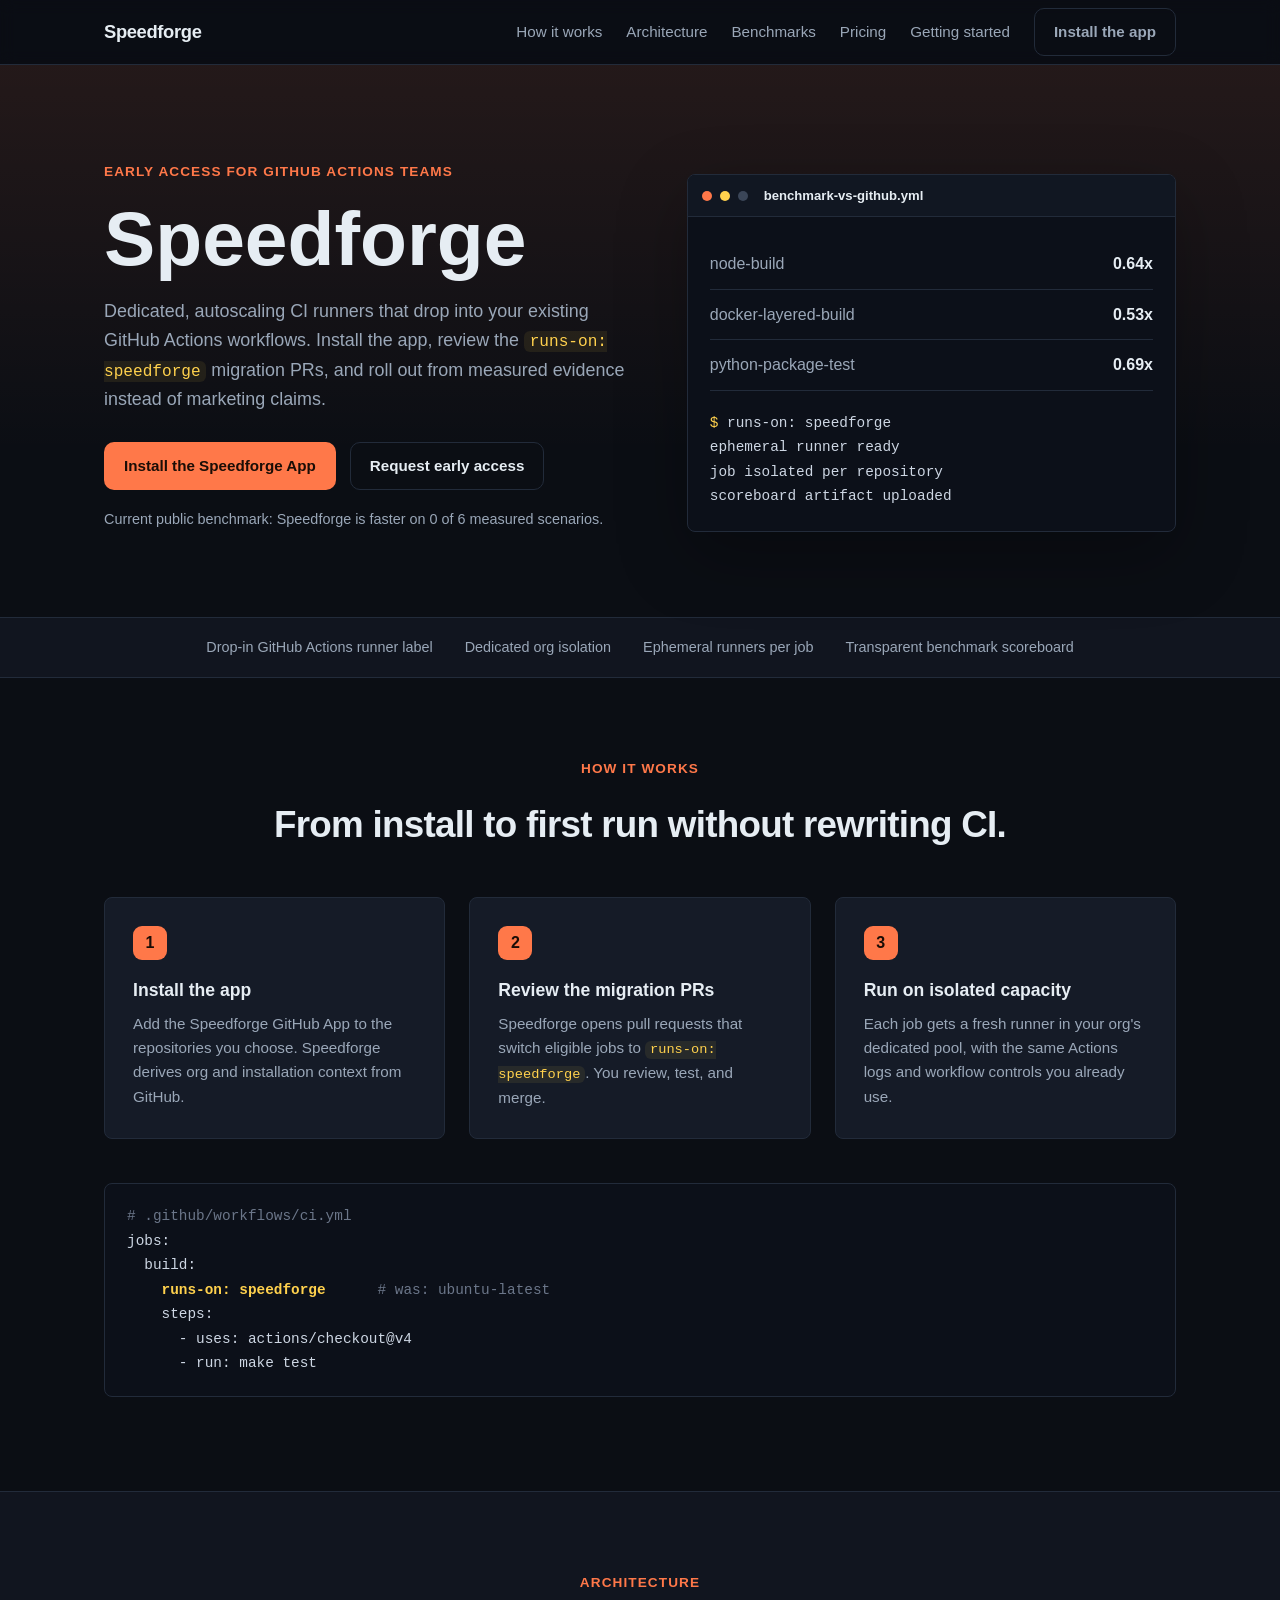
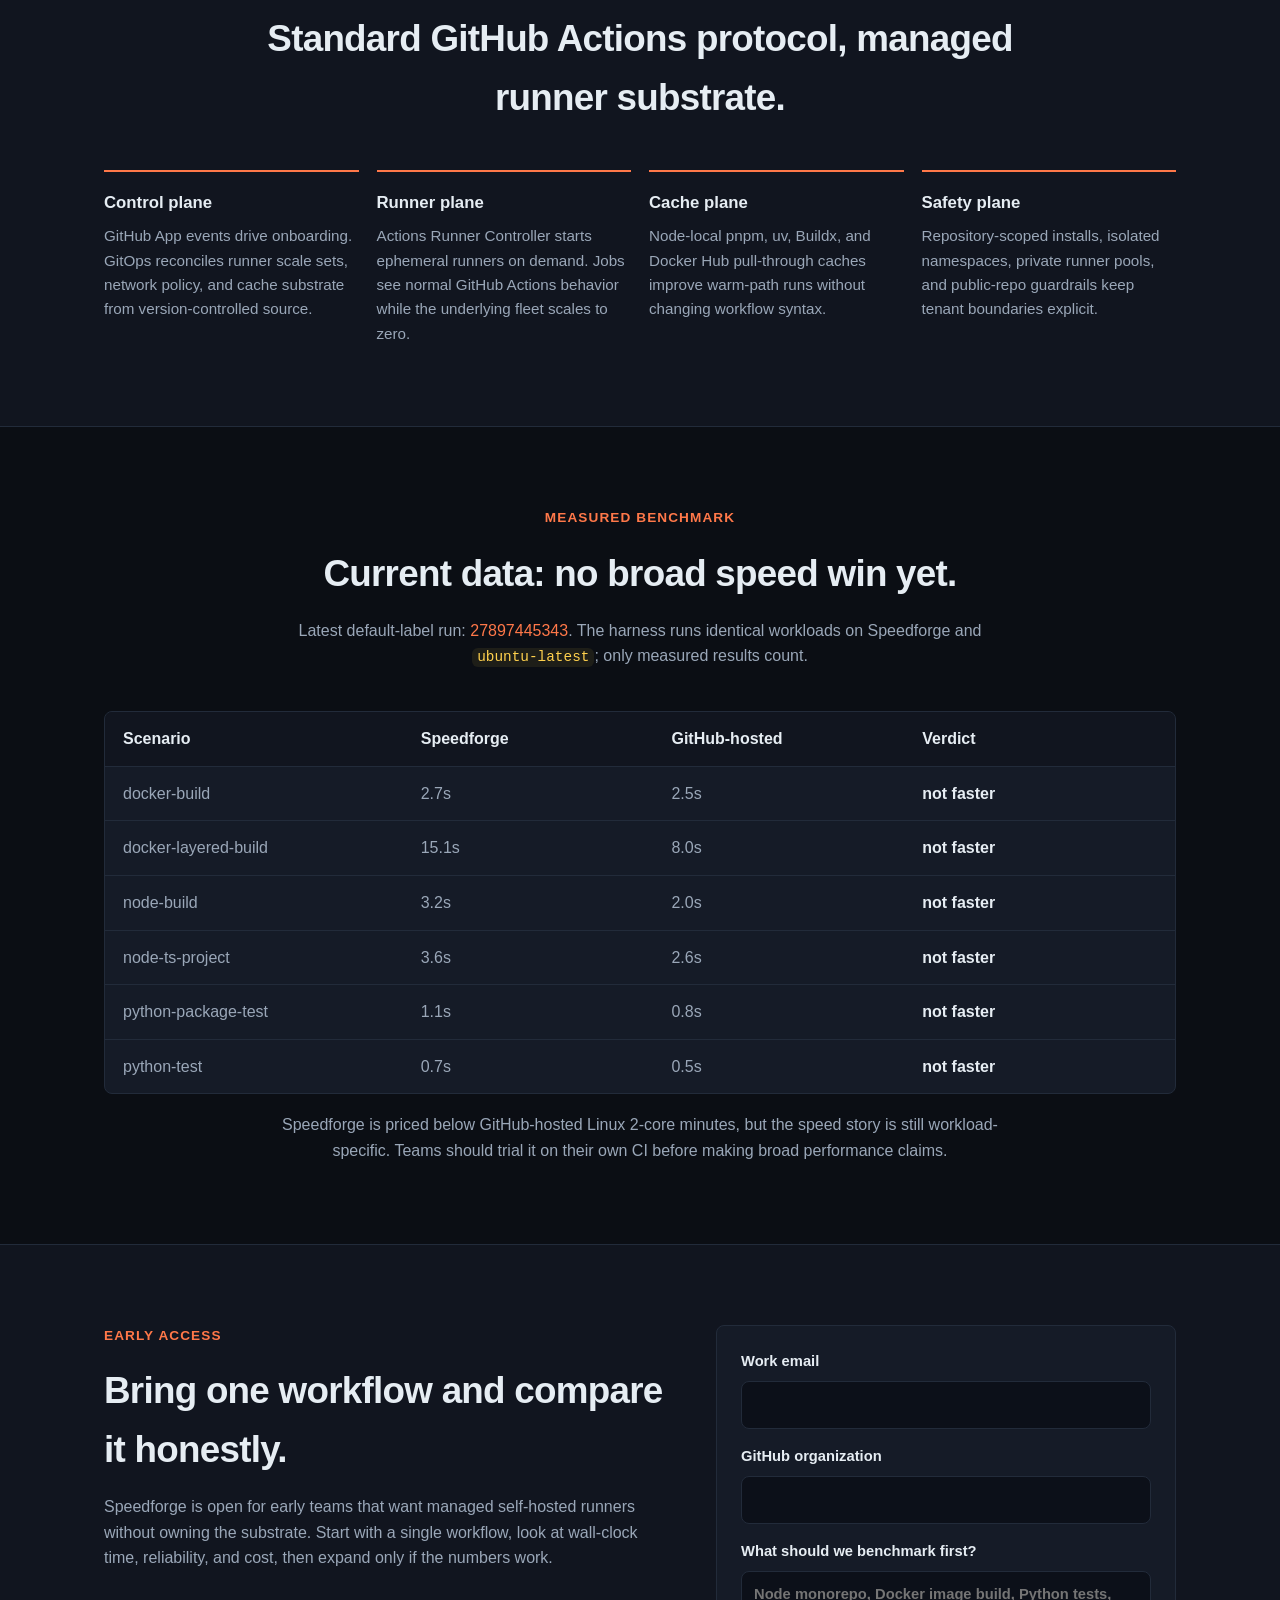
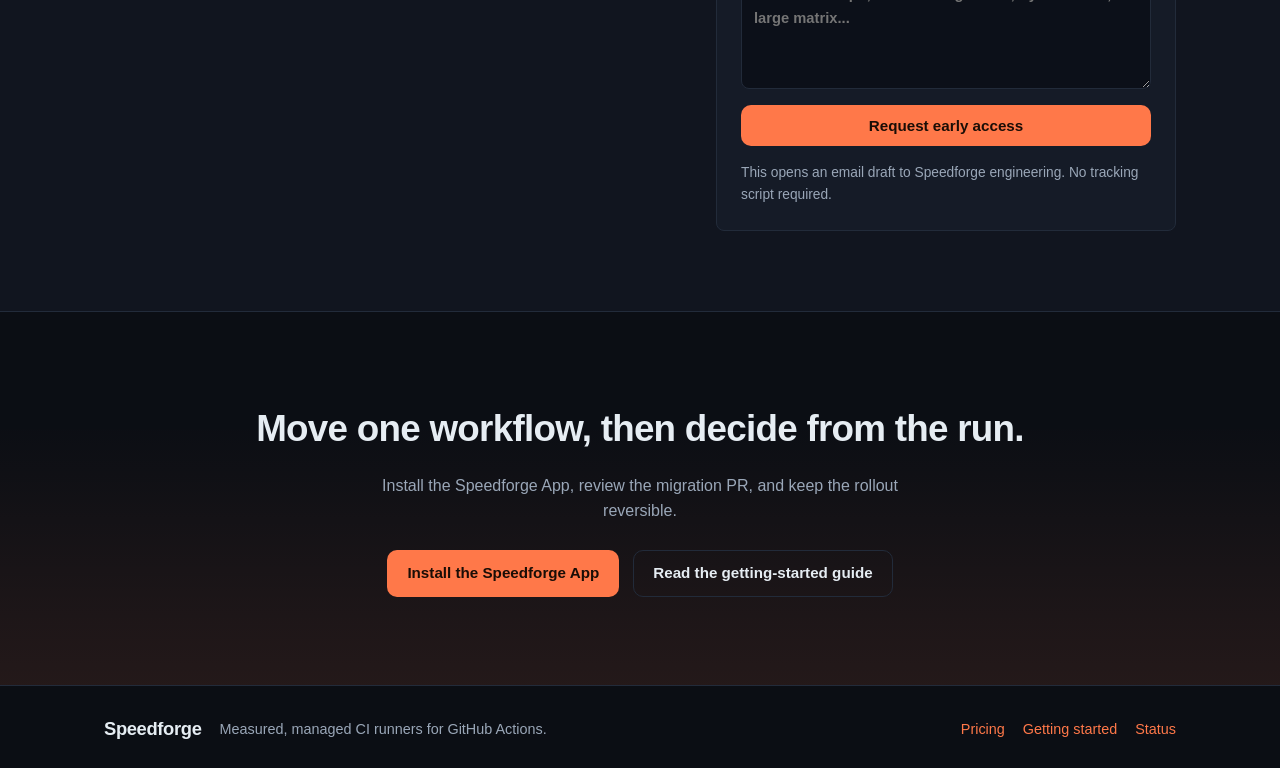
==== commit f5710e2a: "Clarify benchmark run label" ====
--- a/index.html
+++ b/index.html
@@ -147,7 +147,7 @@
           <p class="eyebrow">Measured benchmark</p>
           <h2>Current data: no broad speed win yet.</h2>
           <p class="heading-copy">
-            Latest accepted run:
+            Latest default-label run:
             <a href="https://github.com/speedforge/infra/actions/runs/27897445343">27897445343</a>.
             The harness runs identical workloads on Speedforge and
             <code>ubuntu-latest</code>; only measured results count.
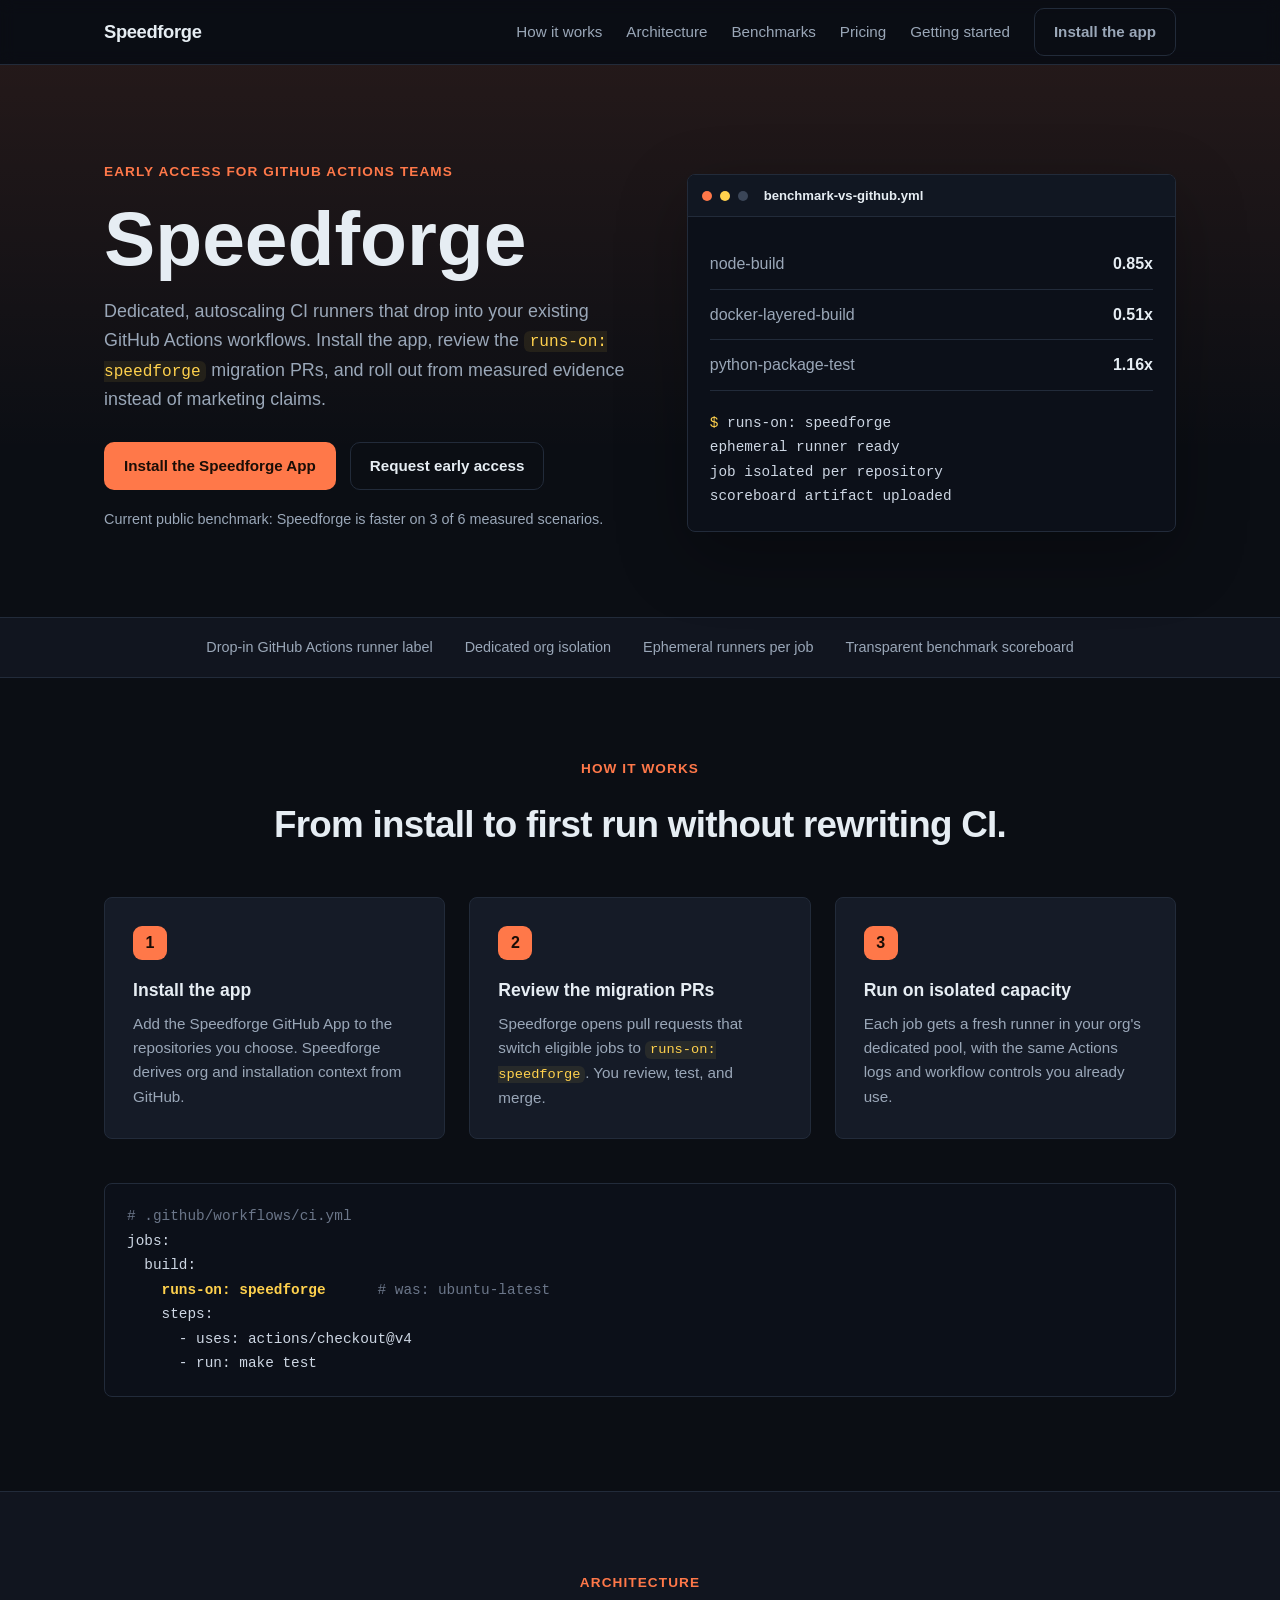
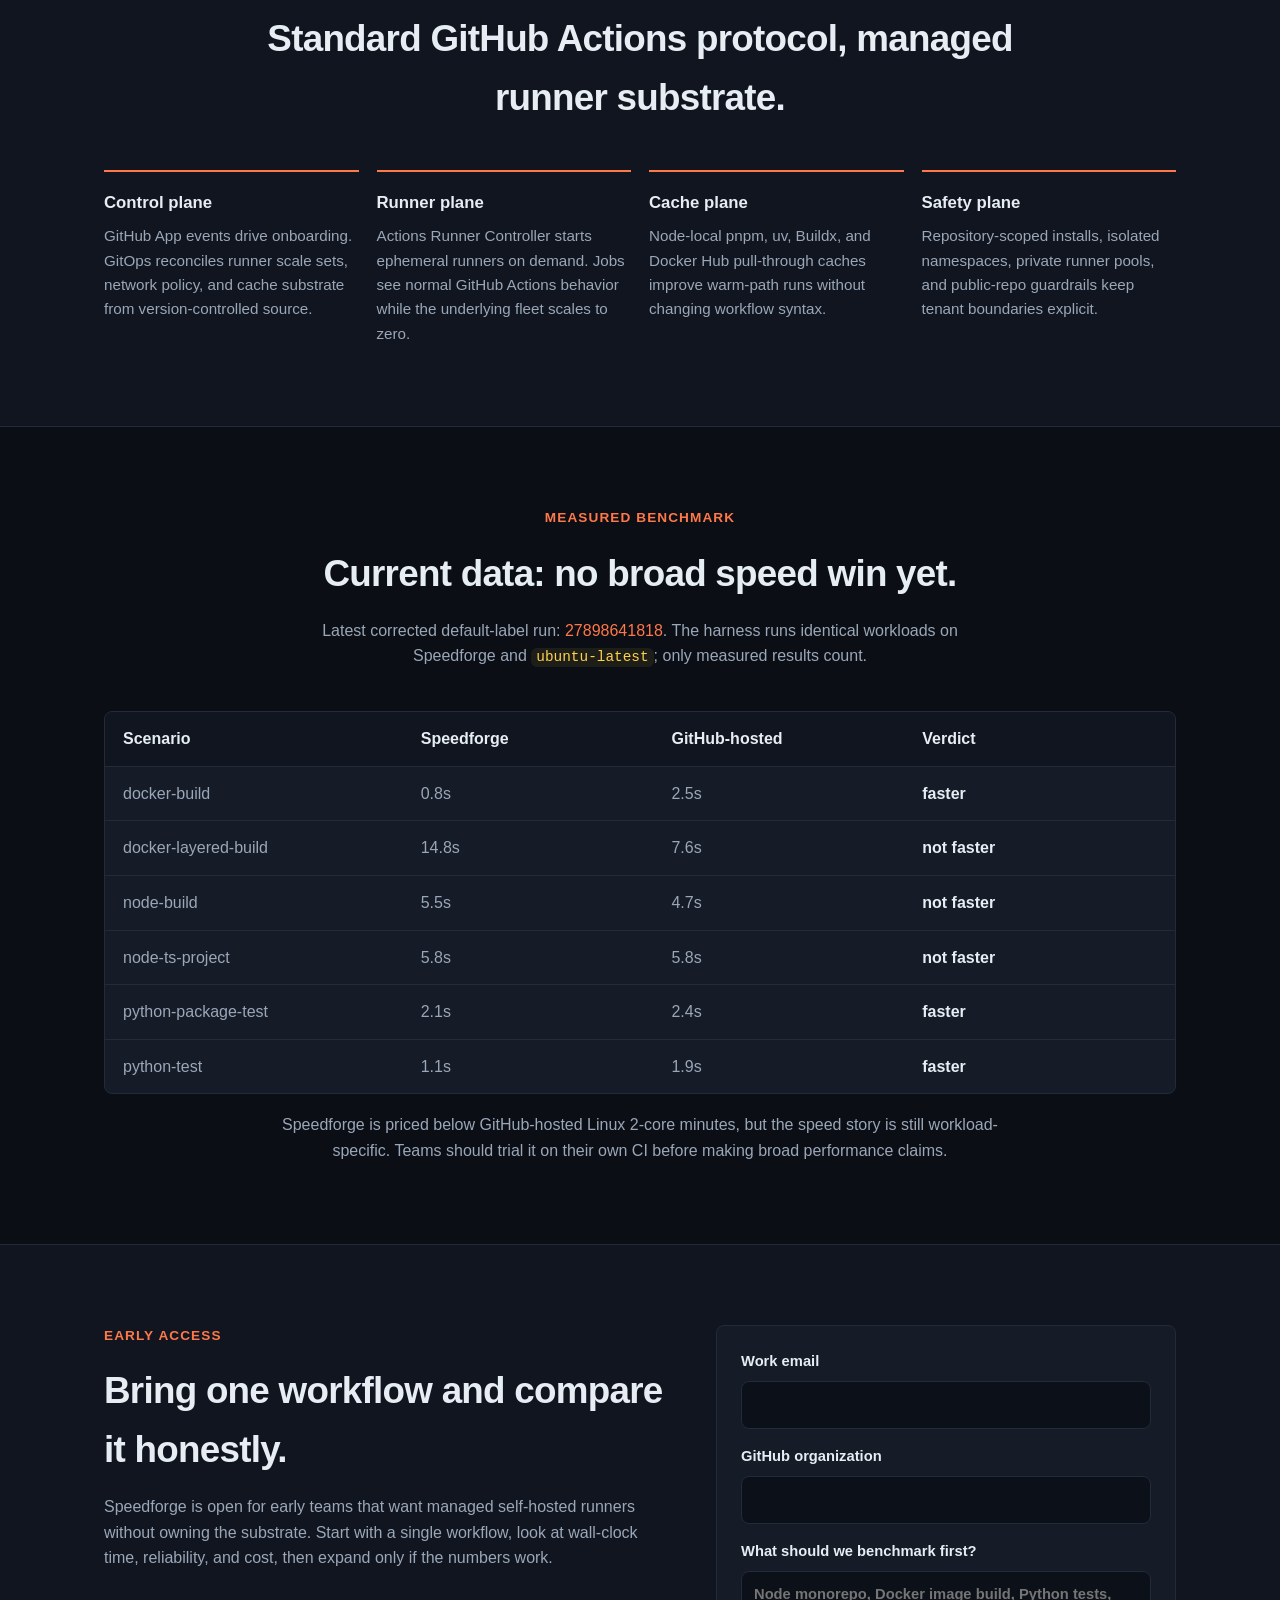
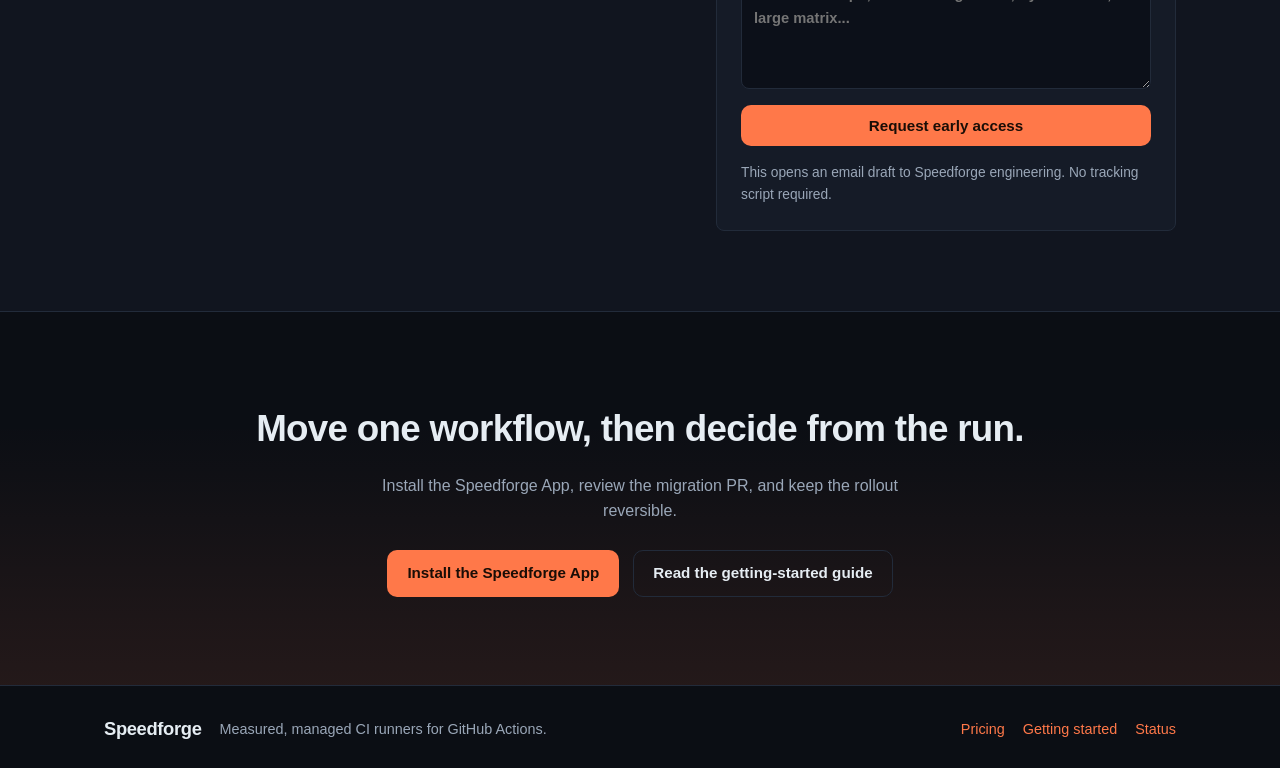
==== commit 5421a3a6: "Update benchmark evidence on site" ====
--- a/index.html
+++ b/index.html
@@ -42,7 +42,7 @@
             <a class="btn btn-primary" href="https://github.com/apps/speedforge/installations/new">Install the Speedforge App</a>
             <a class="btn btn-ghost" href="#waitlist">Request early access</a>
           </div>
-          <p class="subnote">Current public benchmark: Speedforge is faster on 0 of 6 measured scenarios.</p>
+          <p class="subnote">Current public benchmark: Speedforge is faster on 3 of 6 measured scenarios.</p>
         </div>
 
         <div class="terminal-shot" aria-label="Speedforge benchmark summary">
@@ -53,15 +53,15 @@
           <div class="terminal-body">
             <div class="metric-row">
               <span>node-build</span>
-              <strong>0.64x</strong>
+              <strong>0.85x</strong>
             </div>
             <div class="metric-row">
               <span>docker-layered-build</span>
-              <strong>0.53x</strong>
+              <strong>0.51x</strong>
             </div>
             <div class="metric-row">
               <span>python-package-test</span>
-              <strong>0.69x</strong>
+              <strong>1.16x</strong>
             </div>
             <pre><span class="prompt">$</span> runs-on: speedforge
 ephemeral runner ready
@@ -147,8 +147,8 @@
           <p class="eyebrow">Measured benchmark</p>
           <h2>Current data: no broad speed win yet.</h2>
           <p class="heading-copy">
-            Latest default-label run:
-            <a href="https://github.com/speedforge/infra/actions/runs/27897445343">27897445343</a>.
+            Latest corrected default-label run:
+            <a href="https://github.com/speedforge/infra/actions/runs/27898641818">27898641818</a>.
             The harness runs identical workloads on Speedforge and
             <code>ubuntu-latest</code>; only measured results count.
           </p>
@@ -158,22 +158,22 @@
             <span>Scenario</span><span>Speedforge</span><span>GitHub-hosted</span><span>Verdict</span>
           </div>
           <div class="benchmark-row" role="row">
-            <span>docker-build</span><span>2.7s</span><span>2.5s</span><strong>not faster</strong>
-          </div>
-          <div class="benchmark-row" role="row">
-            <span>docker-layered-build</span><span>15.1s</span><span>8.0s</span><strong>not faster</strong>
-          </div>
-          <div class="benchmark-row" role="row">
-            <span>node-build</span><span>3.2s</span><span>2.0s</span><strong>not faster</strong>
-          </div>
-          <div class="benchmark-row" role="row">
-            <span>node-ts-project</span><span>3.6s</span><span>2.6s</span><strong>not faster</strong>
-          </div>
-          <div class="benchmark-row" role="row">
-            <span>python-package-test</span><span>1.1s</span><span>0.8s</span><strong>not faster</strong>
-          </div>
-          <div class="benchmark-row" role="row">
-            <span>python-test</span><span>0.7s</span><span>0.5s</span><strong>not faster</strong>
+            <span>docker-build</span><span>0.8s</span><span>2.5s</span><strong>faster</strong>
+          </div>
+          <div class="benchmark-row" role="row">
+            <span>docker-layered-build</span><span>14.8s</span><span>7.6s</span><strong>not faster</strong>
+          </div>
+          <div class="benchmark-row" role="row">
+            <span>node-build</span><span>5.5s</span><span>4.7s</span><strong>not faster</strong>
+          </div>
+          <div class="benchmark-row" role="row">
+            <span>node-ts-project</span><span>5.8s</span><span>5.8s</span><strong>not faster</strong>
+          </div>
+          <div class="benchmark-row" role="row">
+            <span>python-package-test</span><span>2.1s</span><span>2.4s</span><strong>faster</strong>
+          </div>
+          <div class="benchmark-row" role="row">
+            <span>python-test</span><span>1.1s</span><span>1.9s</span><strong>faster</strong>
           </div>
         </div>
         <p class="bench-note">
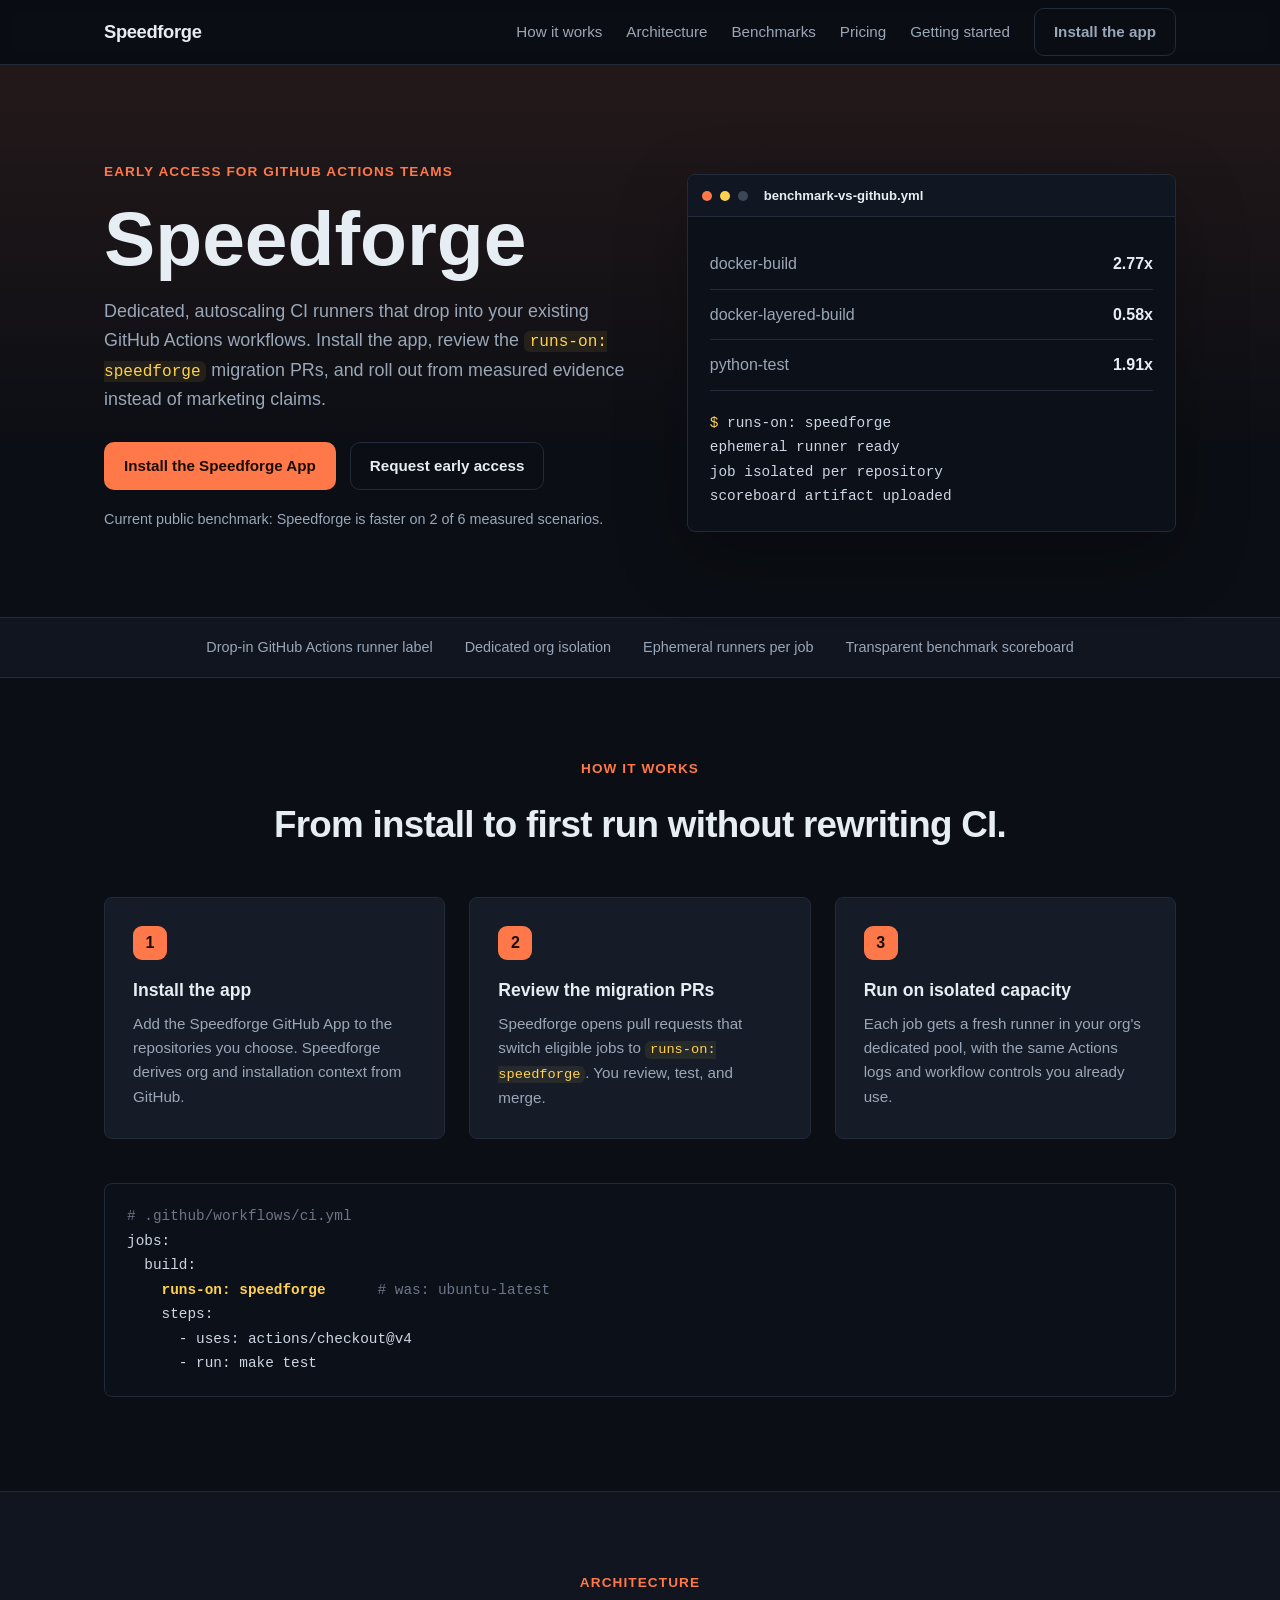
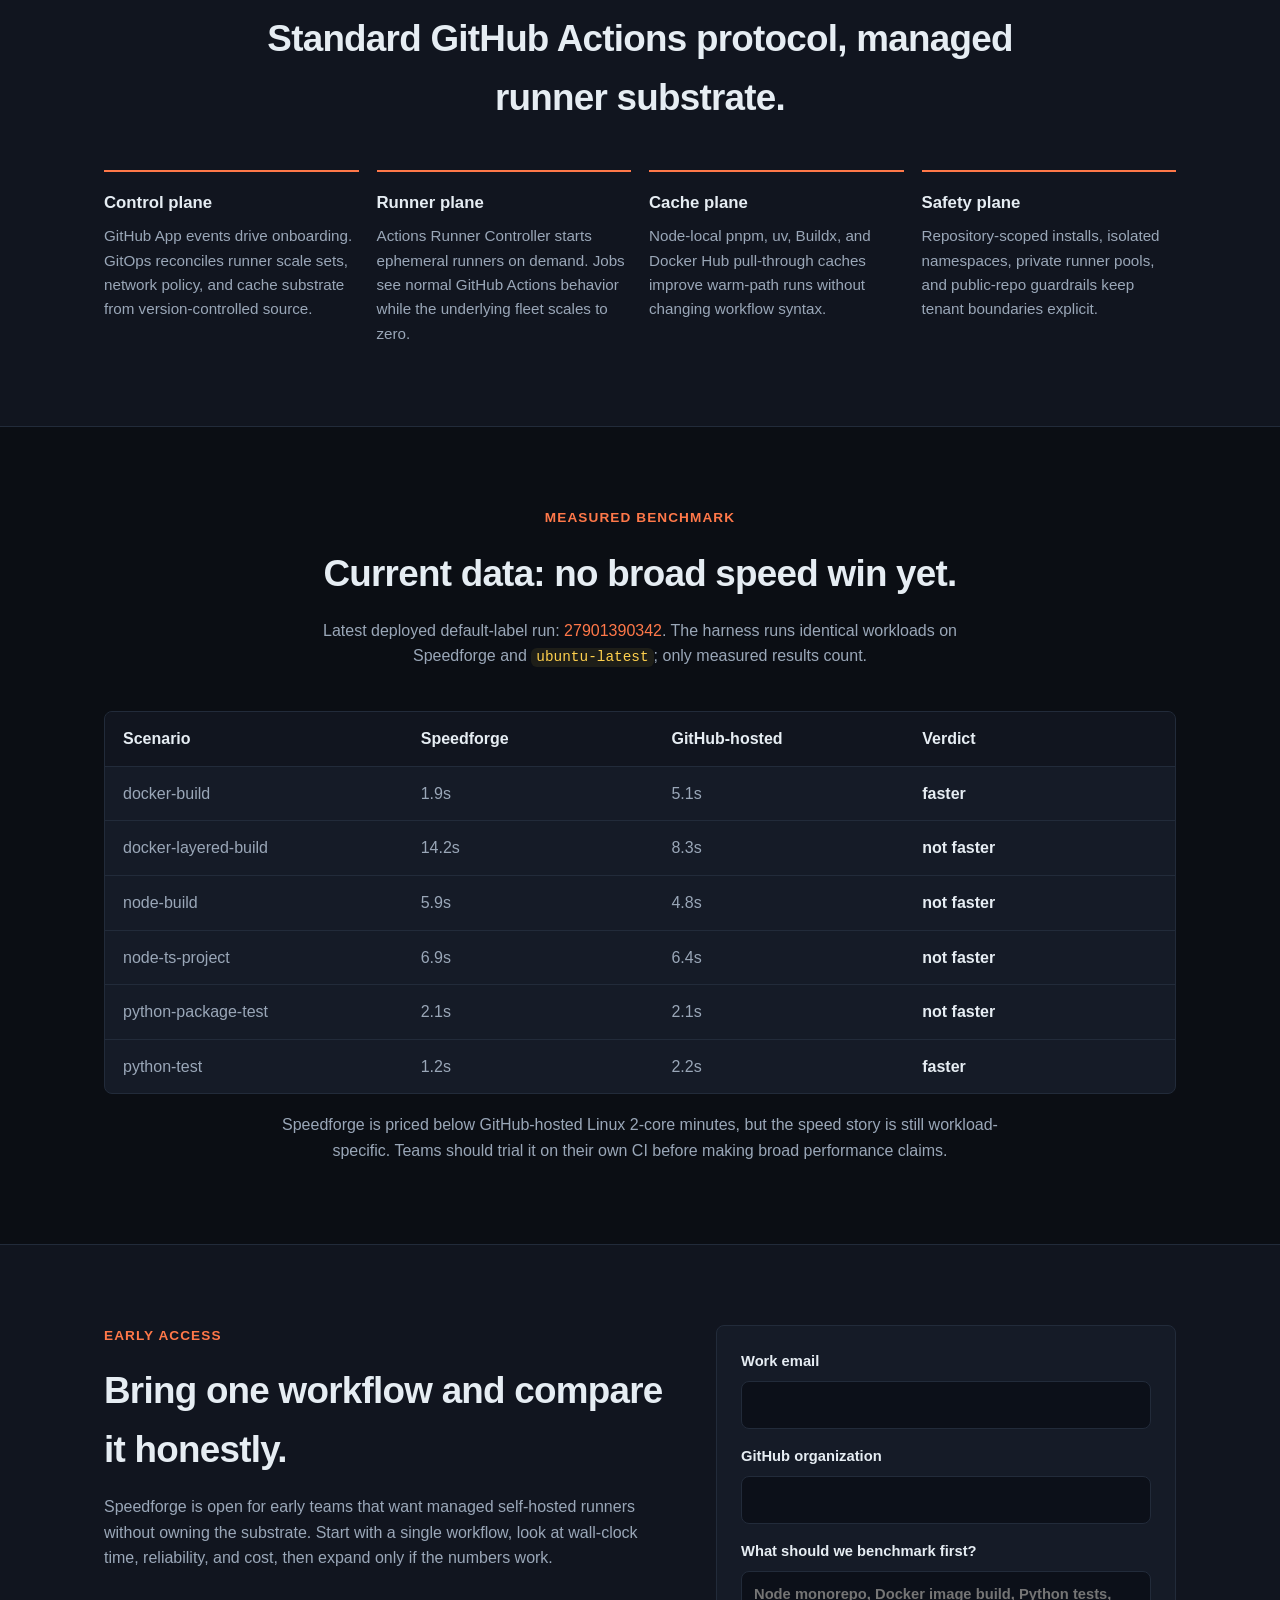
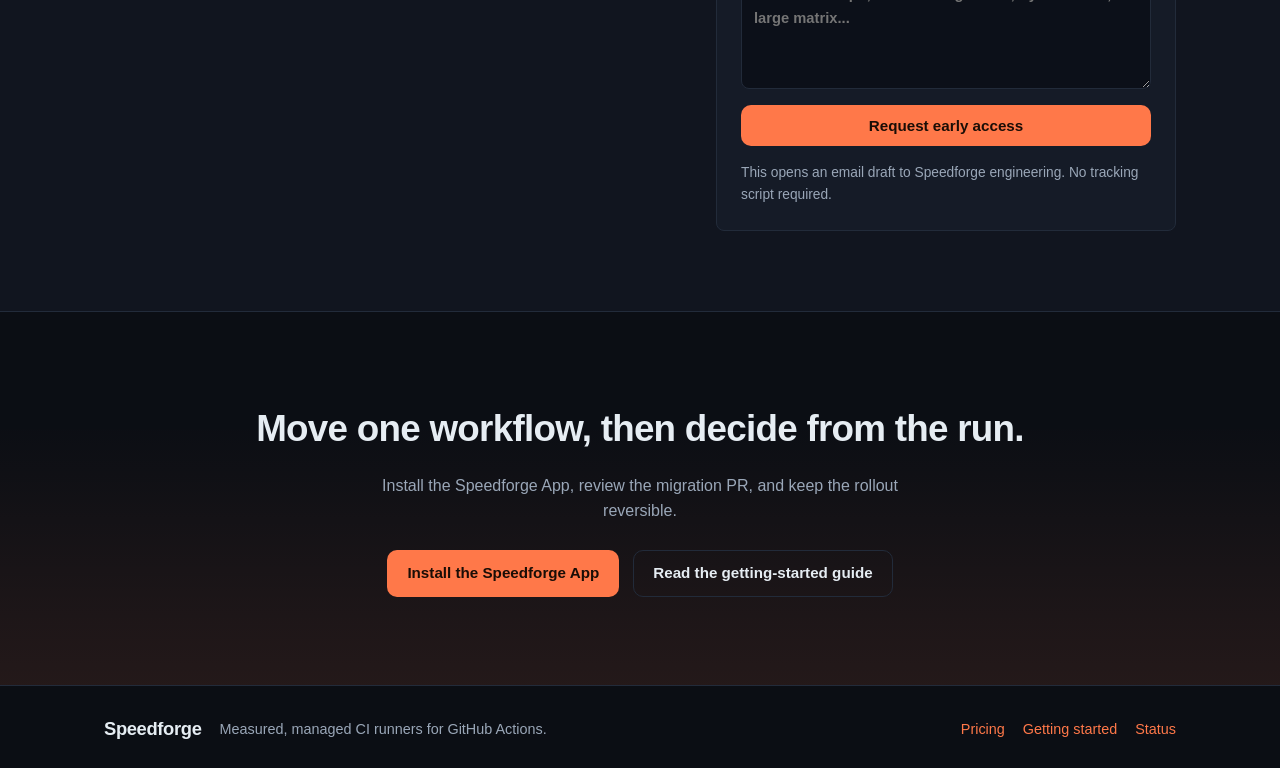
==== commit ab416426: "docs: narrow benchmark copy to latest measured wins" ====
--- a/index.html
+++ b/index.html
@@ -42,7 +42,7 @@
             <a class="btn btn-primary" href="https://github.com/apps/speedforge/installations/new">Install the Speedforge App</a>
             <a class="btn btn-ghost" href="#waitlist">Request early access</a>
           </div>
-          <p class="subnote">Current public benchmark: Speedforge is faster on 3 of 6 measured scenarios.</p>
+          <p class="subnote">Current public benchmark: Speedforge is faster on 2 of 6 measured scenarios.</p>
         </div>
 
         <div class="terminal-shot" aria-label="Speedforge benchmark summary">
@@ -52,16 +52,16 @@
           </div>
           <div class="terminal-body">
             <div class="metric-row">
-              <span>node-build</span>
-              <strong>0.85x</strong>
+              <span>docker-build</span>
+              <strong>2.77x</strong>
             </div>
             <div class="metric-row">
               <span>docker-layered-build</span>
-              <strong>0.51x</strong>
+              <strong>0.58x</strong>
             </div>
             <div class="metric-row">
-              <span>python-package-test</span>
-              <strong>1.16x</strong>
+              <span>python-test</span>
+              <strong>1.91x</strong>
             </div>
             <pre><span class="prompt">$</span> runs-on: speedforge
 ephemeral runner ready
@@ -147,8 +147,8 @@
           <p class="eyebrow">Measured benchmark</p>
           <h2>Current data: no broad speed win yet.</h2>
           <p class="heading-copy">
-            Latest corrected default-label run:
-            <a href="https://github.com/speedforge/infra/actions/runs/27898641818">27898641818</a>.
+            Latest deployed default-label run:
+            <a href="https://github.com/speedforge/infra/actions/runs/27901390342">27901390342</a>.
             The harness runs identical workloads on Speedforge and
             <code>ubuntu-latest</code>; only measured results count.
           </p>
@@ -158,22 +158,22 @@
             <span>Scenario</span><span>Speedforge</span><span>GitHub-hosted</span><span>Verdict</span>
           </div>
           <div class="benchmark-row" role="row">
-            <span>docker-build</span><span>0.8s</span><span>2.5s</span><strong>faster</strong>
-          </div>
-          <div class="benchmark-row" role="row">
-            <span>docker-layered-build</span><span>14.8s</span><span>7.6s</span><strong>not faster</strong>
-          </div>
-          <div class="benchmark-row" role="row">
-            <span>node-build</span><span>5.5s</span><span>4.7s</span><strong>not faster</strong>
-          </div>
-          <div class="benchmark-row" role="row">
-            <span>node-ts-project</span><span>5.8s</span><span>5.8s</span><strong>not faster</strong>
-          </div>
-          <div class="benchmark-row" role="row">
-            <span>python-package-test</span><span>2.1s</span><span>2.4s</span><strong>faster</strong>
-          </div>
-          <div class="benchmark-row" role="row">
-            <span>python-test</span><span>1.1s</span><span>1.9s</span><strong>faster</strong>
+            <span>docker-build</span><span>1.9s</span><span>5.1s</span><strong>faster</strong>
+          </div>
+          <div class="benchmark-row" role="row">
+            <span>docker-layered-build</span><span>14.2s</span><span>8.3s</span><strong>not faster</strong>
+          </div>
+          <div class="benchmark-row" role="row">
+            <span>node-build</span><span>5.9s</span><span>4.8s</span><strong>not faster</strong>
+          </div>
+          <div class="benchmark-row" role="row">
+            <span>node-ts-project</span><span>6.9s</span><span>6.4s</span><strong>not faster</strong>
+          </div>
+          <div class="benchmark-row" role="row">
+            <span>python-package-test</span><span>2.1s</span><span>2.1s</span><strong>not faster</strong>
+          </div>
+          <div class="benchmark-row" role="row">
+            <span>python-test</span><span>1.2s</span><span>2.2s</span><strong>faster</strong>
           </div>
         </div>
         <p class="bench-note">
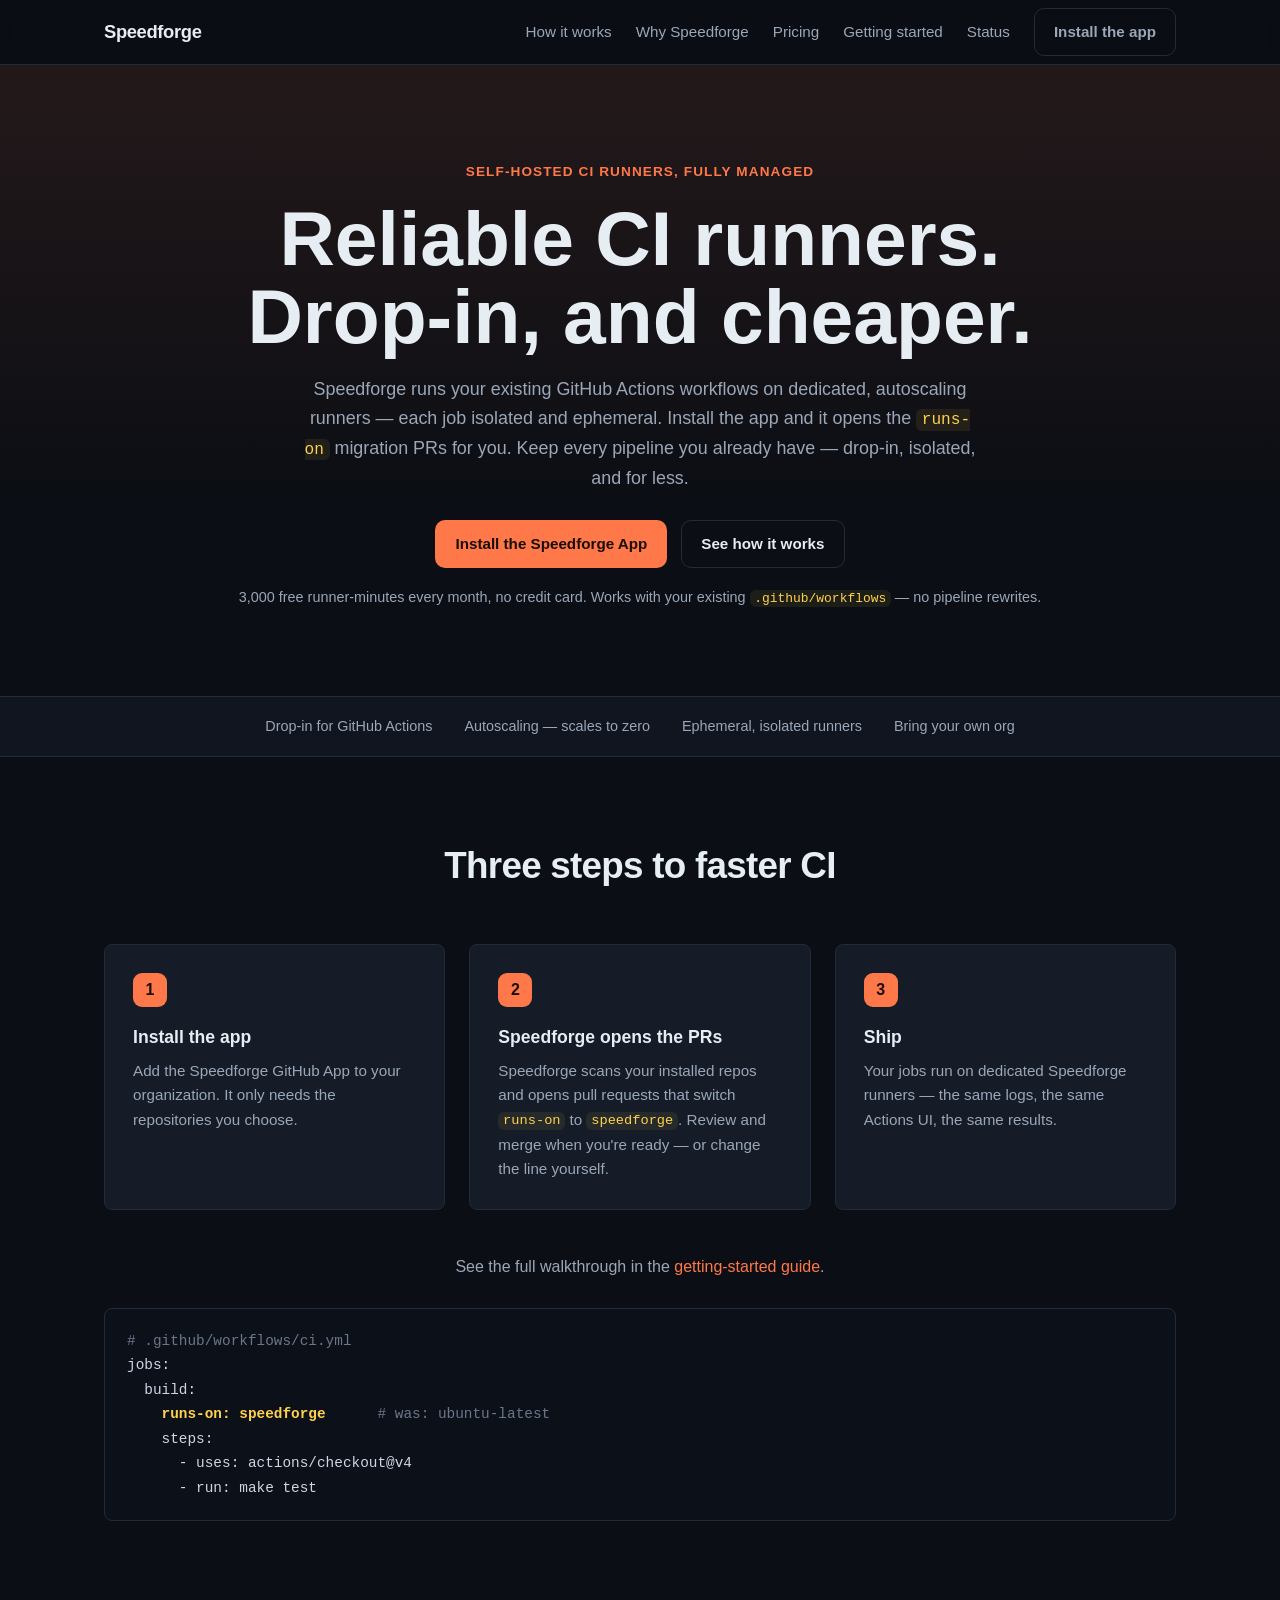
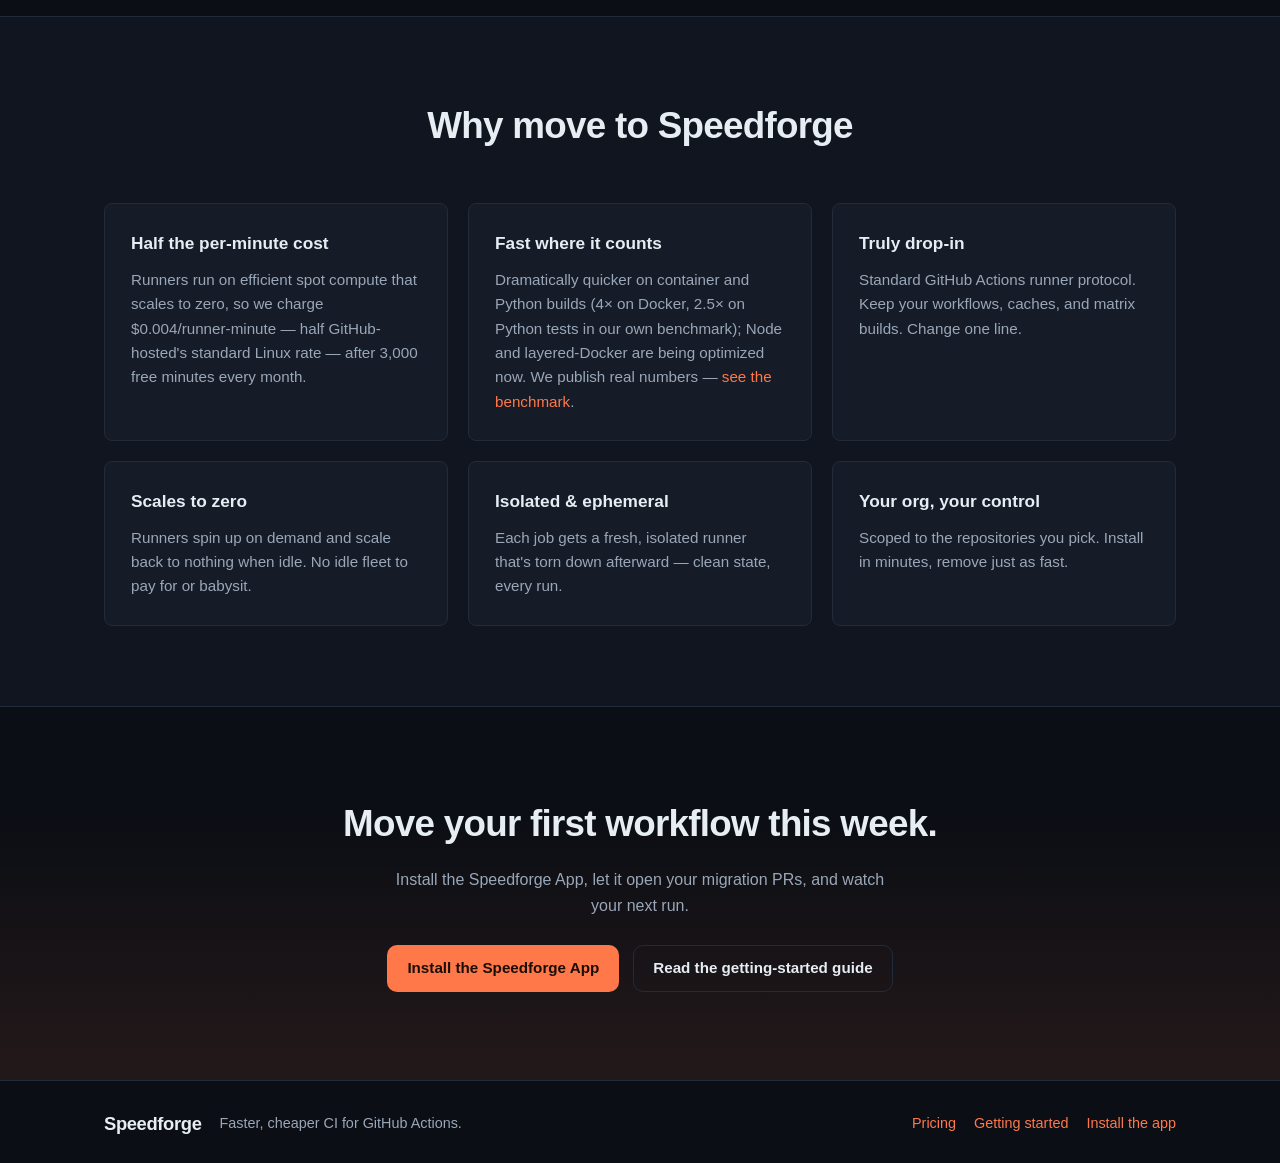
==== commit a28bc9e5: "feat(site): blacksmith parity — 3,000 free min/mo, honest benchmark, half-price (#1030) Parity pass " ====
--- a/index.html
+++ b/index.html
@@ -3,10 +3,10 @@
 <head>
   <meta charset="utf-8" />
   <meta name="viewport" content="width=device-width, initial-scale=1" />
-  <title>Speedforge - measured, drop-in CI runners for GitHub Actions</title>
-  <meta name="description" content="Speedforge runs GitHub Actions on dedicated, autoscaling, isolated runners. Install the app, review the runs-on migration PRs, and compare measured performance before rollout." />
-  <meta property="og:title" content="Speedforge - measured, drop-in CI runners for GitHub Actions" />
-  <meta property="og:description" content="Dedicated, autoscaling CI runners for GitHub Actions with transparent benchmark results and early-access onboarding." />
+  <title>Speedforge — reliable, drop-in CI runners for GitHub Actions</title>
+  <meta name="description" content="Speedforge runs your GitHub Actions on dedicated, autoscaling, isolated runners. Install the app and it opens the runs-on migration PRs for you — drop-in, faster, and cheaper." />
+  <meta property="og:title" content="Speedforge — reliable, drop-in CI runners for GitHub Actions" />
+  <meta property="og:description" content="Dedicated, autoscaling, isolated CI runners for GitHub Actions. Install the app, let it open your migration PRs, keep every pipeline." />
   <meta property="og:type" content="website" />
   <meta property="og:url" content="https://speedforge.dev" />
   <link rel="stylesheet" href="./style.css" />
@@ -17,93 +17,66 @@
       <a class="brand" href="/">Speedforge</a>
       <nav class="nav-links">
         <a href="#how">How it works</a>
-        <a href="#architecture">Architecture</a>
-        <a href="#benchmarks">Benchmarks</a>
+        <a href="#why">Why Speedforge</a>
         <a href="/pricing.html">Pricing</a>
         <a href="/getting-started.html">Getting started</a>
+        <a href="/status.html">Status</a>
         <a class="btn btn-ghost" href="https://github.com/apps/speedforge/installations/new">Install the app</a>
       </nav>
     </div>
   </header>
 
   <main>
-    <section class="hero hero-split">
-      <div class="wrap hero-grid">
-        <div class="hero-copy">
-          <p class="eyebrow">Early access for GitHub Actions teams</p>
-          <h1>Speedforge</h1>
-          <p class="lede">
-            Dedicated, autoscaling CI runners that drop into your existing
-            GitHub Actions workflows. Install the app, review the
-            <code>runs-on: speedforge</code> migration PRs, and roll out from
-            measured evidence instead of marketing claims.
-          </p>
-          <div class="cta-row cta-left">
-            <a class="btn btn-primary" href="https://github.com/apps/speedforge/installations/new">Install the Speedforge App</a>
-            <a class="btn btn-ghost" href="#waitlist">Request early access</a>
-          </div>
-          <p class="subnote">Current public benchmark: Speedforge is faster on 2 of 6 measured scenarios.</p>
+    <section class="hero">
+      <div class="wrap">
+        <p class="eyebrow">Self-hosted CI runners, fully managed</p>
+        <h1>Reliable CI runners.<br />Drop-in, and cheaper.</h1>
+        <p class="lede">
+          Speedforge runs your existing GitHub Actions workflows on dedicated,
+          autoscaling runners — each job isolated and ephemeral. Install the app
+          and it opens the <code>runs-on</code> migration PRs for you. Keep every
+          pipeline you already have — drop-in, isolated, and for less.
+        </p>
+        <div class="cta-row">
+          <a class="btn btn-primary" href="https://github.com/apps/speedforge/installations/new">Install the Speedforge App</a>
+          <a class="btn btn-ghost" href="#how">See how it works</a>
         </div>
-
-        <div class="terminal-shot" aria-label="Speedforge benchmark summary">
-          <div class="terminal-bar">
-            <span></span><span></span><span></span>
-            <strong>benchmark-vs-github.yml</strong>
-          </div>
-          <div class="terminal-body">
-            <div class="metric-row">
-              <span>docker-build</span>
-              <strong>2.77x</strong>
-            </div>
-            <div class="metric-row">
-              <span>docker-layered-build</span>
-              <strong>0.58x</strong>
-            </div>
-            <div class="metric-row">
-              <span>python-test</span>
-              <strong>1.91x</strong>
-            </div>
-            <pre><span class="prompt">$</span> runs-on: speedforge
-ephemeral runner ready
-job isolated per repository
-scoreboard artifact uploaded</pre>
-          </div>
-        </div>
+        <p class="subnote">3,000 free runner-minutes every month, no credit card. Works with your existing <code>.github/workflows</code> — no pipeline rewrites.</p>
       </div>
     </section>
 
     <section class="strip">
       <div class="wrap strip-inner">
-        <span>Drop-in GitHub Actions runner label</span>
-        <span>Dedicated org isolation</span>
-        <span>Ephemeral runners per job</span>
-        <span>Transparent benchmark scoreboard</span>
+        <span>Drop-in for GitHub Actions</span>
+        <span>Autoscaling — scales to zero</span>
+        <span>Ephemeral, isolated runners</span>
+        <span>Bring your own org</span>
       </div>
     </section>
 
     <section id="how" class="section">
       <div class="wrap">
-        <div class="section-heading">
-          <p class="eyebrow">How it works</p>
-          <h2>From install to first run without rewriting CI.</h2>
-        </div>
+        <h2>Three steps to faster CI</h2>
         <div class="steps">
           <div class="step">
             <div class="num">1</div>
             <h3>Install the app</h3>
-            <p>Add the Speedforge GitHub App to the repositories you choose. Speedforge derives org and installation context from GitHub.</p>
+            <p>Add the Speedforge GitHub App to your organization. It only needs the repositories you choose.</p>
           </div>
           <div class="step">
             <div class="num">2</div>
-            <h3>Review the migration PRs</h3>
-            <p>Speedforge opens pull requests that switch eligible jobs to <code>runs-on: speedforge</code>. You review, test, and merge.</p>
+            <h3>Speedforge opens the PRs</h3>
+            <p>Speedforge scans your installed repos and opens pull requests that switch <code>runs-on</code> to <code>speedforge</code>. Review and merge when you're ready — or change the line yourself.</p>
           </div>
           <div class="step">
             <div class="num">3</div>
-            <h3>Run on isolated capacity</h3>
-            <p>Each job gets a fresh runner in your org's dedicated pool, with the same Actions logs and workflow controls you already use.</p>
+            <h3>Ship</h3>
+            <p>Your jobs run on dedicated Speedforge runners — the same logs, the same Actions UI, the same results.</p>
           </div>
         </div>
+        <p style="text-align:center;color:var(--muted);margin:0 0 28px">
+          See the full walkthrough in the <a href="/getting-started.html" style="color:var(--accent)">getting-started guide</a>.
+        </p>
         <pre class="code"><span class="c"># .github/workflows/ci.yml</span>
 jobs:
   build:
@@ -114,111 +87,42 @@
       </div>
     </section>
 
-    <section id="architecture" class="section section-alt">
+    <section id="why" class="section section-alt">
       <div class="wrap">
-        <div class="section-heading">
-          <p class="eyebrow">Architecture</p>
-          <h2>Standard GitHub Actions protocol, managed runner substrate.</h2>
-        </div>
-        <div class="architecture">
-          <div>
-            <h3>Control plane</h3>
-            <p>GitHub App events drive onboarding. GitOps reconciles runner scale sets, network policy, and cache substrate from version-controlled source.</p>
+        <h2>Why move to Speedforge</h2>
+        <div class="cards">
+          <div class="card">
+            <h3>Half the per-minute cost</h3>
+            <p>Runners run on efficient spot compute that scales to zero, so we charge $0.004/runner-minute — half GitHub-hosted's standard Linux rate — after 3,000 free minutes every month.</p>
           </div>
-          <div>
-            <h3>Runner plane</h3>
-            <p>Actions Runner Controller starts ephemeral runners on demand. Jobs see normal GitHub Actions behavior while the underlying fleet scales to zero.</p>
+          <div class="card">
+            <h3>Fast where it counts</h3>
+            <p>Dramatically quicker on container and Python builds (4× on Docker, 2.5× on Python tests in our own benchmark); Node and layered-Docker are being optimized now. We publish real numbers — <a href="/pricing.html#benchmarks" style="color:var(--accent)">see the benchmark</a>.</p>
           </div>
-          <div>
-            <h3>Cache plane</h3>
-            <p>Node-local pnpm, uv, Buildx, and Docker Hub pull-through caches improve warm-path runs without changing workflow syntax.</p>
+          <div class="card">
+            <h3>Truly drop-in</h3>
+            <p>Standard GitHub Actions runner protocol. Keep your workflows, caches, and matrix builds. Change one line.</p>
           </div>
-          <div>
-            <h3>Safety plane</h3>
-            <p>Repository-scoped installs, isolated namespaces, private runner pools, and public-repo guardrails keep tenant boundaries explicit.</p>
+          <div class="card">
+            <h3>Scales to zero</h3>
+            <p>Runners spin up on demand and scale back to nothing when idle. No idle fleet to pay for or babysit.</p>
+          </div>
+          <div class="card">
+            <h3>Isolated &amp; ephemeral</h3>
+            <p>Each job gets a fresh, isolated runner that's torn down afterward — clean state, every run.</p>
+          </div>
+          <div class="card">
+            <h3>Your org, your control</h3>
+            <p>Scoped to the repositories you pick. Install in minutes, remove just as fast.</p>
           </div>
         </div>
       </div>
     </section>
 
-    <section id="benchmarks" class="section">
-      <div class="wrap">
-        <div class="section-heading">
-          <p class="eyebrow">Measured benchmark</p>
-          <h2>Current data: no broad speed win yet.</h2>
-          <p class="heading-copy">
-            Latest deployed default-label run:
-            <a href="https://github.com/speedforge/infra/actions/runs/27901390342">27901390342</a>.
-            The harness runs identical workloads on Speedforge and
-            <code>ubuntu-latest</code>; only measured results count.
-          </p>
-        </div>
-        <div class="benchmark-table" role="table" aria-label="Speedforge benchmark results">
-          <div class="benchmark-row benchmark-head" role="row">
-            <span>Scenario</span><span>Speedforge</span><span>GitHub-hosted</span><span>Verdict</span>
-          </div>
-          <div class="benchmark-row" role="row">
-            <span>docker-build</span><span>1.9s</span><span>5.1s</span><strong>faster</strong>
-          </div>
-          <div class="benchmark-row" role="row">
-            <span>docker-layered-build</span><span>14.2s</span><span>8.3s</span><strong>not faster</strong>
-          </div>
-          <div class="benchmark-row" role="row">
-            <span>node-build</span><span>5.9s</span><span>4.8s</span><strong>not faster</strong>
-          </div>
-          <div class="benchmark-row" role="row">
-            <span>node-ts-project</span><span>6.9s</span><span>6.4s</span><strong>not faster</strong>
-          </div>
-          <div class="benchmark-row" role="row">
-            <span>python-package-test</span><span>2.1s</span><span>2.1s</span><strong>not faster</strong>
-          </div>
-          <div class="benchmark-row" role="row">
-            <span>python-test</span><span>1.2s</span><span>2.2s</span><strong>faster</strong>
-          </div>
-        </div>
-        <p class="bench-note">
-          Speedforge is priced below GitHub-hosted Linux 2-core minutes, but the
-          speed story is still workload-specific. Teams should trial it on their
-          own CI before making broad performance claims.
-        </p>
-      </div>
-    </section>
-
-    <section id="waitlist" class="section section-alt">
-      <div class="wrap waitlist-grid">
-        <div>
-          <p class="eyebrow">Early access</p>
-          <h2>Bring one workflow and compare it honestly.</h2>
-          <p class="heading-copy">
-            Speedforge is open for early teams that want managed self-hosted
-            runners without owning the substrate. Start with a single workflow,
-            look at wall-clock time, reliability, and cost, then expand only if
-            the numbers work.
-          </p>
-        </div>
-        <form class="waitlist-form" action="mailto:engineering@speedforge.dev" method="post" enctype="text/plain">
-          <label>
-            Work email
-            <input name="email" type="email" autocomplete="email" required />
-          </label>
-          <label>
-            GitHub organization
-            <input name="github_org" type="text" autocomplete="organization" required />
-          </label>
-          <label>
-            What should we benchmark first?
-            <textarea name="workflow" rows="4" placeholder="Node monorepo, Docker image build, Python tests, large matrix..."></textarea>
-          </label>
-          <button class="btn btn-primary" type="submit">Request early access</button>
-          <p class="form-note">This opens an email draft to Speedforge engineering. No tracking script required.</p>
-        </form>
-      </div>
-    </section>
-
     <section class="cta">
       <div class="wrap cta-inner">
-        <h2>Move one workflow, then decide from the run.</h2>
-        <p>Install the Speedforge App, review the migration PR, and keep the rollout reversible.</p>
+        <h2>Move your first workflow this week.</h2>
+        <p>Install the Speedforge App, let it open your migration PRs, and watch your next run.</p>
         <div class="cta-row">
           <a class="btn btn-primary" href="https://github.com/apps/speedforge/installations/new">Install the Speedforge App</a>
           <a class="btn btn-ghost" href="/getting-started.html">Read the getting-started guide</a>
@@ -230,10 +134,10 @@
   <footer class="footer">
     <div class="wrap footer-inner">
       <span class="brand">Speedforge</span>
-      <span class="muted">Measured, managed CI runners for GitHub Actions.</span>
+      <span class="muted">Faster, cheaper CI for GitHub Actions.</span>
       <a href="/pricing.html">Pricing</a>
       <a href="/getting-started.html">Getting started</a>
-      <a href="/status.html">Status</a>
+      <a href="https://github.com/apps/speedforge/installations/new">Install the app</a>
     </div>
   </footer>
 </body>
